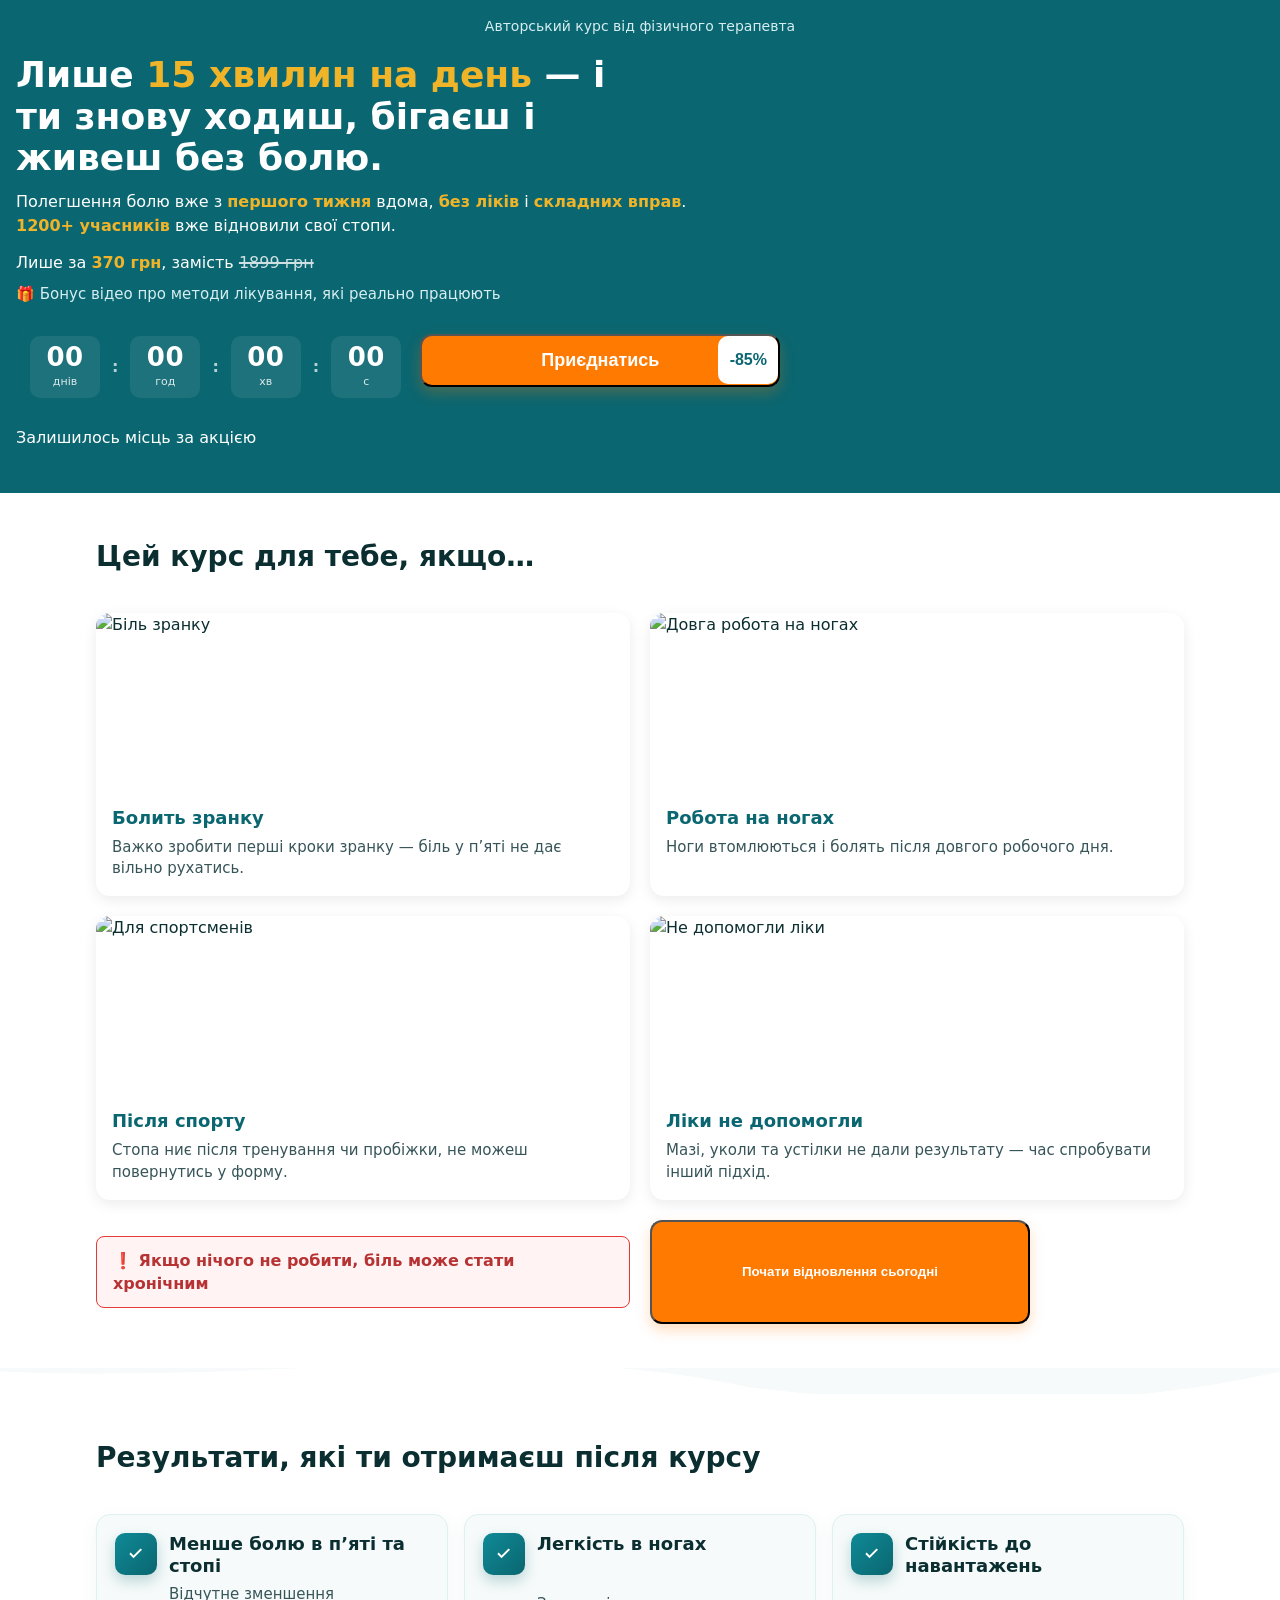
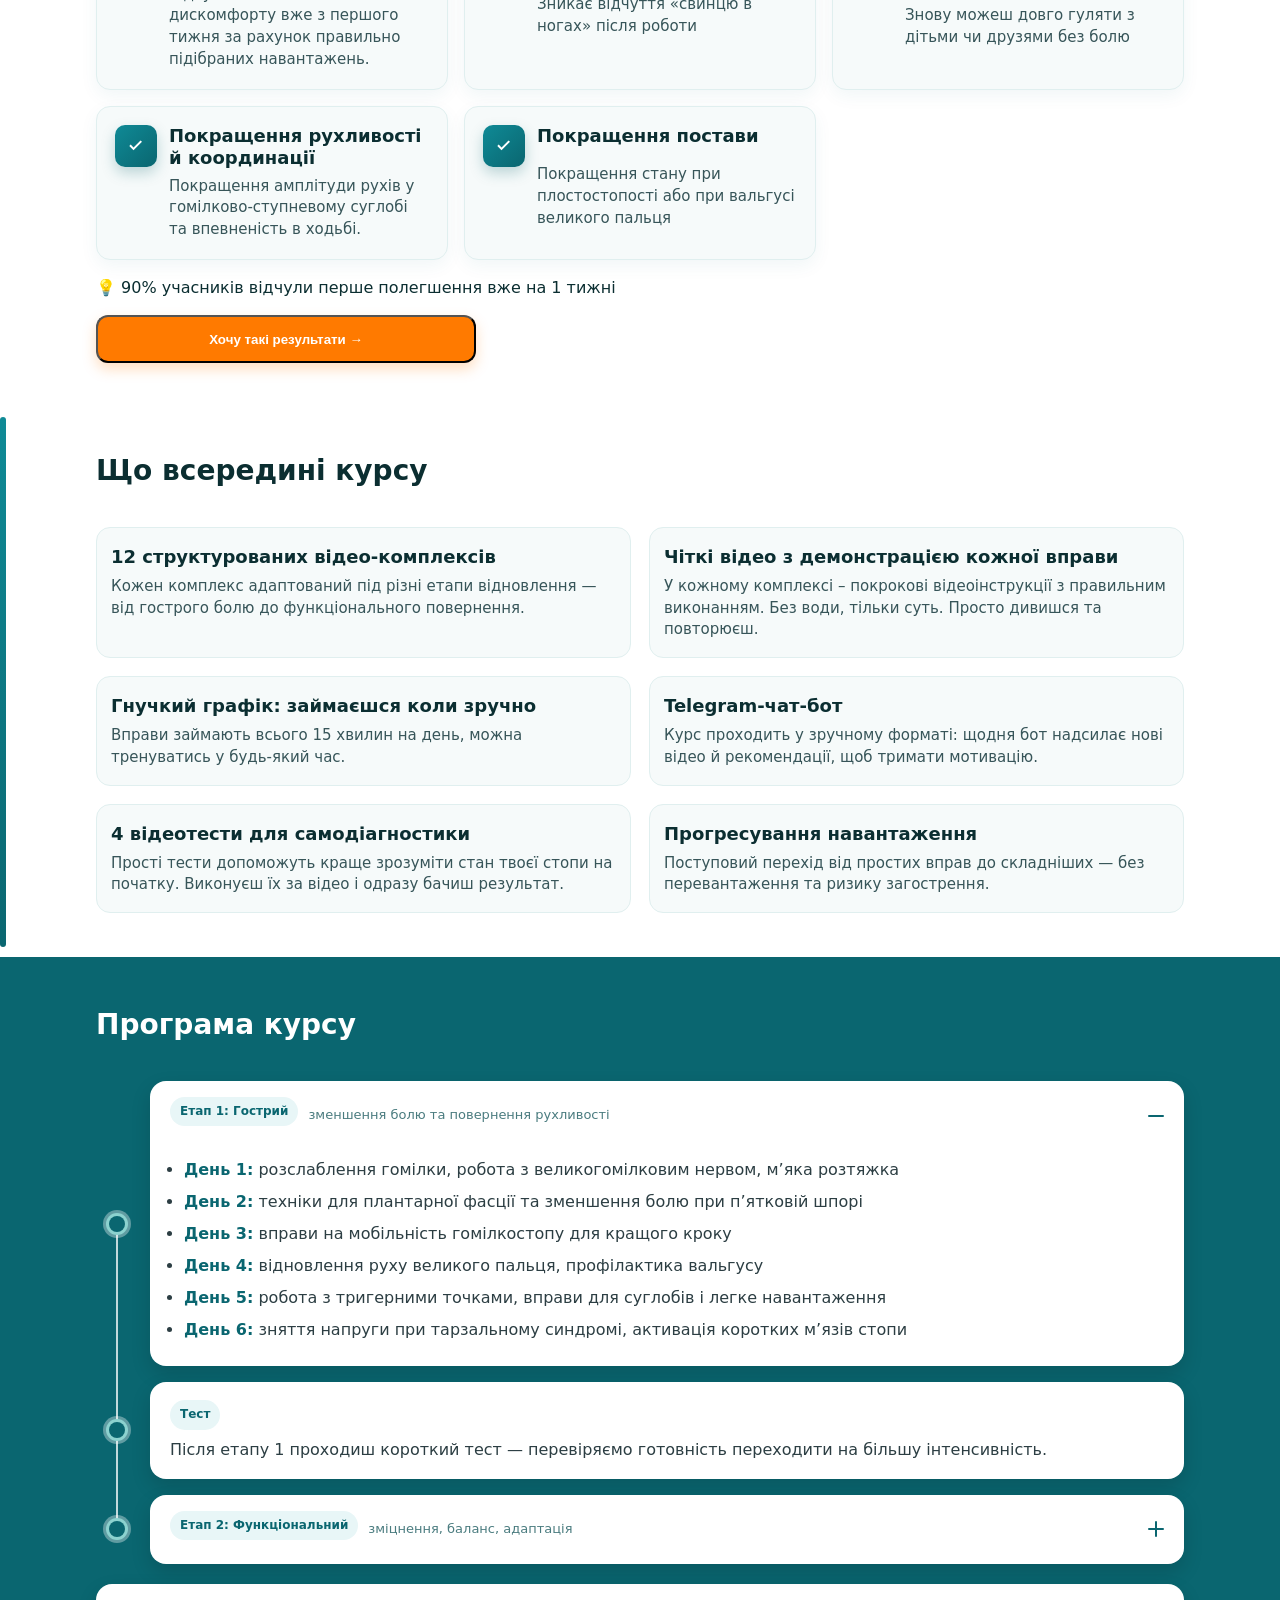
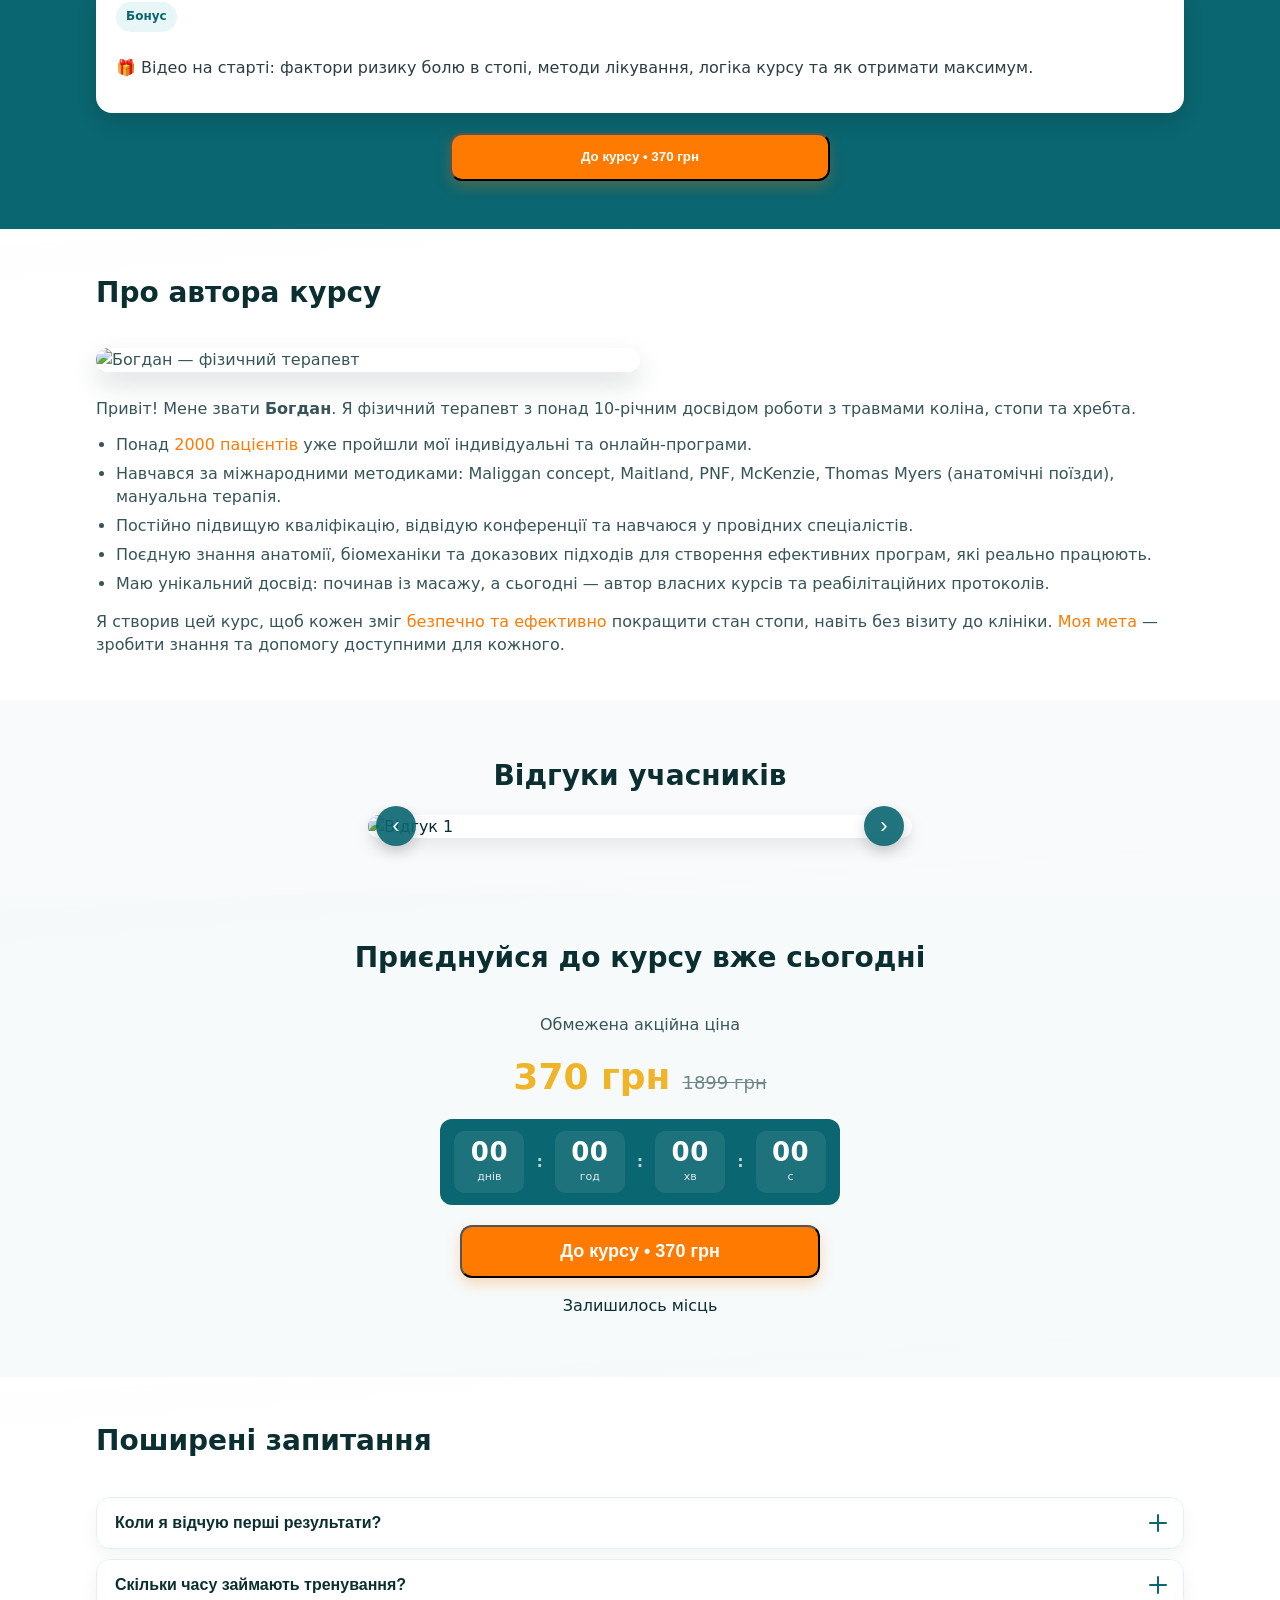
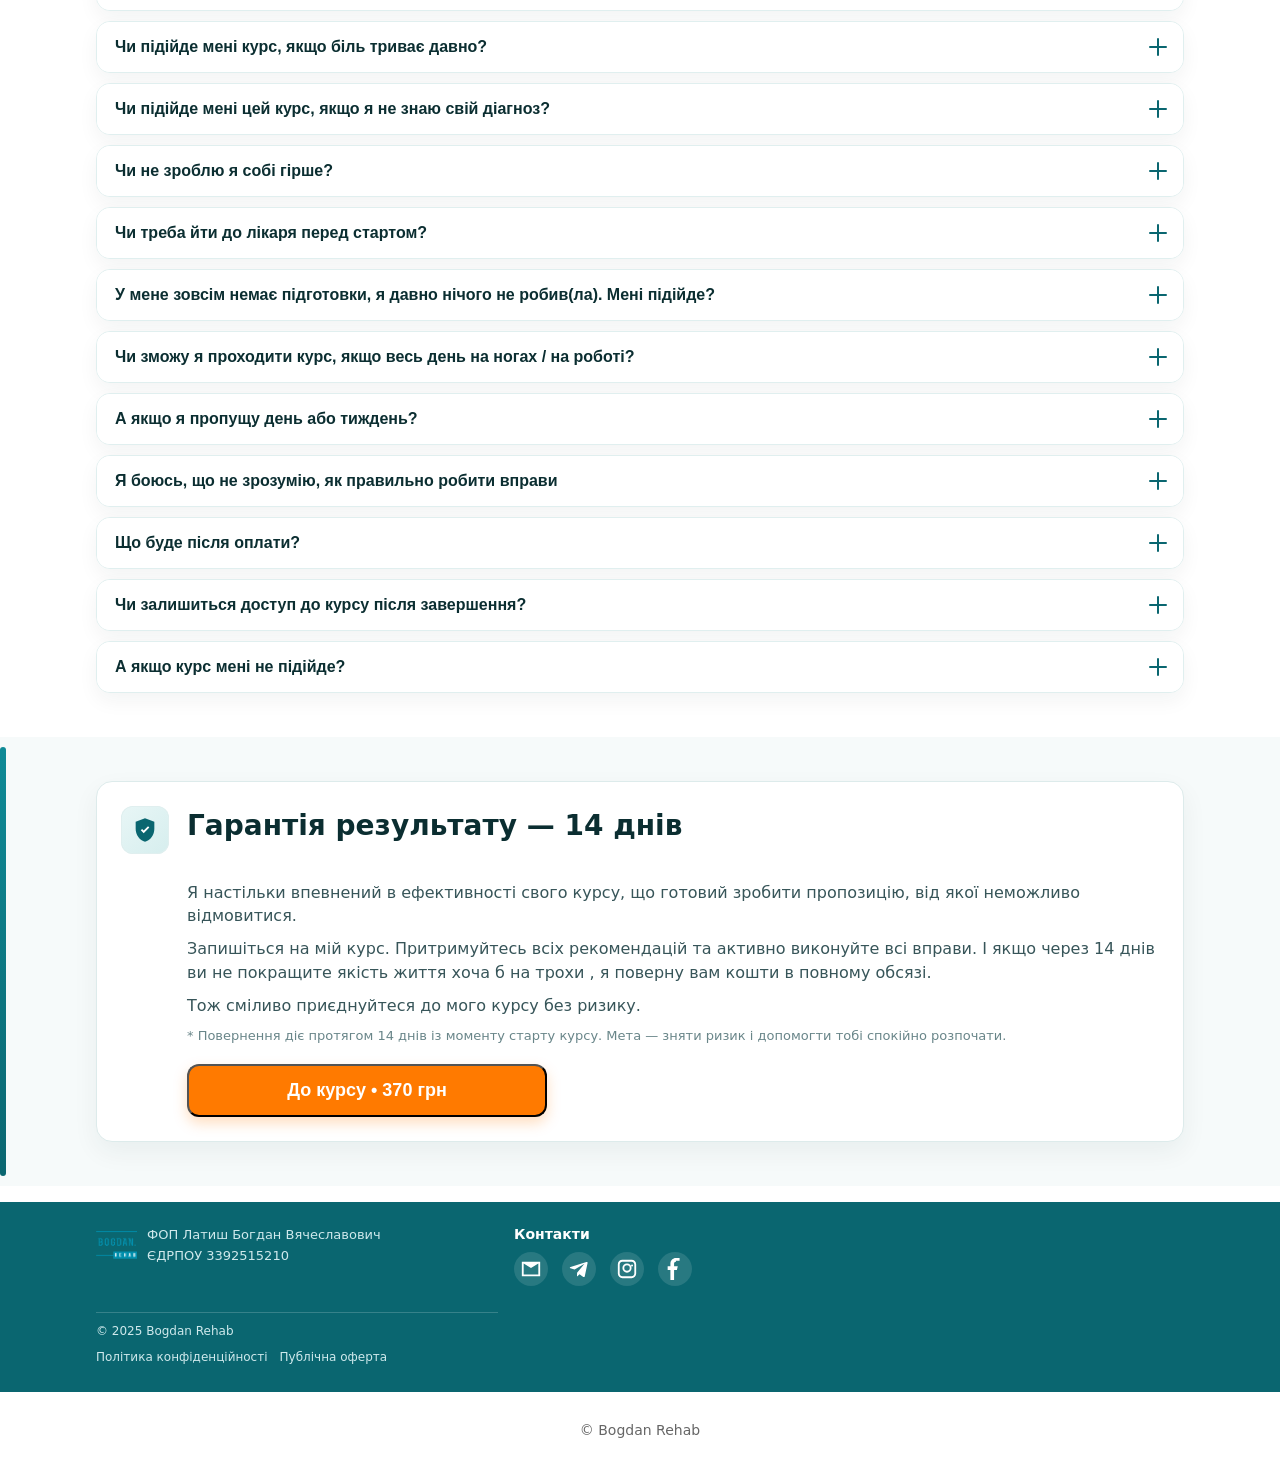
==== docs/foot/index.html @ 630cd9ea "foot button" ====
<!doctype html>
<html lang="uk">
<head>
  <meta charset="utf-8" />
  <meta name="viewport" content="width=device-width, initial-scale=1" />
  <title>Позбудься болю в стопі — всього 15 хв на день</title>
  <link rel="stylesheet" href="../shared/css/base.css">
  <link rel="stylesheet" href="./foot.css">
  <!-- Google Tag Manager -->
<script>(function(w,d,s,l,i){w[l]=w[l]||[];w[l].push({'gtm.start':
new Date().getTime(),event:'gtm.js'});var f=d.getElementsByTagName(s)[0],
j=d.createElement(s),dl=l!='dataLayer'?'&l='+l:'';j.async=true;j.src=
'https://www.googletagmanager.com/gtm.js?id='+i+dl;f.parentNode.insertBefore(j,f);
})(window,document,'script','dataLayer','GTM-MHCWMTM8');</script>
<!-- End Google Tag Manager -->
 <!-- TikTok Pixel Code Start -->
<script>
!function (w, d, t) {
  w.TiktokAnalyticsObject=t;var ttq=w[t]=w[t]||[];ttq.methods=["page","track","identify","instances","debug","on","off","once","ready","alias","group","enableCookie","disableCookie","holdConsent","revokeConsent","grantConsent"],ttq.setAndDefer=function(t,e){t[e]=function(){t.push([e].concat(Array.prototype.slice.call(arguments,0)))}};for(var i=0;i<ttq.methods.length;i++)ttq.setAndDefer(ttq,ttq.methods[i]);ttq.instance=function(t){for(
var e=ttq._i[t]||[],n=0;n<ttq.methods.length;n++)ttq.setAndDefer(e,ttq.methods[n]);return e},ttq.load=function(e,n){var r="https://analytics.tiktok.com/i18n/pixel/events.js",o=n&&n.partner;ttq._i=ttq._i||{},ttq._i[e]=[],ttq._i[e]._u=r,ttq._t=ttq._t||{},ttq._t[e]=+new Date,ttq._o=ttq._o||{},ttq._o[e]=n||{};n=document.createElement("script")
;n.type="text/javascript",n.async=!0,n.src=r+"?sdkid="+e+"&lib="+t;e=document.getElementsByTagName("script")[0];e.parentNode.insertBefore(n,e)};


  ttq.load('D3O0ND3C77U53GBVNA70');
  ttq.page();
}(window, document, 'ttq');
</script>
<!-- TikTok Pixel Code End -->
<script>
  window.APP_CONFIG = {
    landing_id: "foot",
    pixel_key: "pixel_foot"
  };
</script>

<script>
(function () {
  function getParam(name) {
    return new URLSearchParams(window.location.search).get(name);
  }

  function getCookie(name) {
    const match = document.cookie.match(new RegExp('(^|;\\s*)' + name + '=([^;]+)'));
    return match ? decodeURIComponent(match[2]) : null;
  }

  function uuidv4() {
    if (window.crypto && crypto.randomUUID) return crypto.randomUUID();
    return 'xxxxxxxx-xxxx-4xxx-yxxx-xxxxxxxxxxxx'.replace(/[xy]/g, function(c) {
      const r = Math.random() * 16 | 0;
      const v = c === 'x' ? r : (r & 0x3 | 0x8);
      return v.toString(16);
    });
  }

  function getLS(key) {
    try {
      return localStorage.getItem(key);
    } catch (e) {
      return null;
    }
  }

  function setLS(key, value) {
    try {
      localStorage.setItem(key, value);
    } catch (e) {}
  }

  function saveIfExists(key, value) {
    if (value !== null && value !== undefined && value !== "") {
      setLS(key, value);
    }
  }

  function ensureExternalId() {
    let id = getLS("meta_external_id");
    if (!id) {
      id = uuidv4();
      setLS("meta_external_id", id);
    }
    return id;
  }

  const utm = {
    utm_source: getParam("utm_source"),
    utm_medium: getParam("utm_medium"),
    utm_campaign: getParam("utm_campaign"),
    utm_adset: getParam("utm_adset"),
    utm_content: getParam("utm_content"),
    utm_term: getParam("utm_term")
  };

  const fbclid = getParam("fbclid");
  const fbp = getCookie("_fbp");
  const nowTs = String(Math.floor(Date.now() / 1000));

  ensureExternalId();
  saveIfExists("meta_fbp", fbp);

  const hasAttributionInUrl =
    Object.values(utm).some(Boolean) || !!fbclid;

  // FIRST TOUCH
  if (!getLS("meta_first_seen_at") && hasAttributionInUrl) {
    setLS("meta_first_seen_at", nowTs);

    saveIfExists("meta_first_utm_source", utm.utm_source);
    saveIfExists("meta_first_utm_medium", utm.utm_medium);
    saveIfExists("meta_first_utm_campaign", utm.utm_campaign);
    saveIfExists("meta_first_utm_adset", utm.utm_adset);
    saveIfExists("meta_first_utm_content", utm.utm_content);
    saveIfExists("meta_first_utm_term", utm.utm_term);
    saveIfExists("meta_first_fbclid", fbclid);
  }

  // Якщо first_seen_at ще нема взагалі — створи хоча б базовий timestamp
  if (!getLS("meta_first_seen_at")) {
    setLS("meta_first_seen_at", nowTs);
  }

  // LAST TOUCH
  if (hasAttributionInUrl) {
    setLS("meta_last_seen_at", nowTs);

    saveIfExists("meta_last_utm_source", utm.utm_source);
    saveIfExists("meta_last_utm_medium", utm.utm_medium);
    saveIfExists("meta_last_utm_campaign", utm.utm_campaign);
    saveIfExists("meta_last_utm_adset", utm.utm_adset);
    saveIfExists("meta_last_utm_content", utm.utm_content);
    saveIfExists("meta_last_utm_term", utm.utm_term);
    saveIfExists("meta_last_fbclid", fbclid);
  }

  console.log("ATTR INIT", {
    external_id: getLS("meta_external_id"),
    fbp: getLS("meta_fbp"),

    first: {
      seen_at: getLS("meta_first_seen_at"),
      fbclid: getLS("meta_first_fbclid"),
      utm_source: getLS("meta_first_utm_source"),
      utm_medium: getLS("meta_first_utm_medium"),
      utm_campaign: getLS("meta_first_utm_campaign"),
      utm_adset: getLS("meta_first_utm_adset"),
      utm_content: getLS("meta_first_utm_content"),
      utm_term: getLS("meta_first_utm_term")
    },

    last: {
      seen_at: getLS("meta_last_seen_at"),
      fbclid: getLS("meta_last_fbclid"),
      utm_source: getLS("meta_last_utm_source"),
      utm_medium: getLS("meta_last_utm_medium"),
      utm_campaign: getLS("meta_last_utm_campaign"),
      utm_adset: getLS("meta_last_utm_adset"),
      utm_content: getLS("meta_last_utm_content"),
      utm_term: getLS("meta_last_utm_term")
    }
  });
})();
</script>

<script>
document.addEventListener("DOMContentLoaded", function () {
  const API_URL = "https://bayer-1078313683185.europe-west1.run.app";
  const buttons = document.querySelectorAll(".pay-btn");

  if (!buttons.length) return;

  function uuidv4() {
    if (window.crypto && crypto.randomUUID) return crypto.randomUUID();
    return 'xxxxxxxx-xxxx-4xxx-yxxx-xxxxxxxxxxxx'.replace(/[xy]/g, function(c) {
      const r = Math.random() * 16 | 0;
      const v = c === 'x' ? r : (r & 0x3 | 0x8);
      return v.toString(16);
    });
  }

  function getLS(key) {
    try {
      return localStorage.getItem(key);
    } catch (e) {
      return null;
    }
  }

  buttons.forEach(function (btn) {
    btn.addEventListener("click", async function (e) {
      e.preventDefault();

      const originalText = btn.textContent;
      const eventId = uuidv4();

      const payload = {
        event_id: eventId,
        landing_id: window.APP_CONFIG?.landing_id || null,
        pixel_key: window.APP_CONFIG?.pixel_key || null,
        product_id: btn.dataset.productId,
        attribution: {
          external_id: getLS("meta_external_id"),
          fbp: getLS("meta_fbp"),

          fbclid: getLS("meta_last_fbclid") || getLS("meta_first_fbclid"),
          utm_source: getLS("meta_last_utm_source") || getLS("meta_first_utm_source"),
          utm_medium: getLS("meta_last_utm_medium") || getLS("meta_first_utm_medium"),
          utm_campaign: getLS("meta_last_utm_campaign") || getLS("meta_first_utm_campaign"),
          utm_adset: getLS("meta_last_utm_adset") || getLS("meta_first_utm_adset"),
          utm_content: getLS("meta_last_utm_content") || getLS("meta_first_utm_content"),
          utm_term: getLS("meta_last_utm_term") || getLS("meta_first_utm_term"),

          first_seen_at: getLS("meta_first_seen_at")
        }
      };

      console.log("PAYLOAD TO API:", payload);

      try {
        btn.textContent = "Формуємо платіж...";
        btn.disabled = true;
        btn.classList.add("is-loading");
        btn.style.pointerEvents = "none";

        const startedAt = Date.now();

        const res = await fetch(API_URL, {
          method: "POST",
          headers: {
            "Content-Type": "application/json"
          },
          body: JSON.stringify(payload)
        });

        console.log("create-order ms:", Date.now() - startedAt);
        console.log("response status:", res.status);

        const data = await res.json();
        console.log("response data:", data);

        if (!res.ok || !data.ok || !data.payment) {
          throw new Error(data.error || "Не вдалося створити оплату");
        }

        const payment = data.payment;
        const form = document.createElement("form");
        form.method = "POST";
        form.action = "https://secure.wayforpay.com/pay";

        Object.keys(payment).forEach(function (key) {
          const value = payment[key];

          if (Array.isArray(value)) {
            value.forEach(function (item) {
              const input = document.createElement("input");
              input.type = "hidden";
              input.name = key + "[]";
              input.value = item;
              form.appendChild(input);
            });
          } else {
            const input = document.createElement("input");
            input.type = "hidden";
            input.name = key;
            input.value = value;
            form.appendChild(input);
          }
        });

        document.body.appendChild(form);
        form.submit();

      } catch (error) {
        console.error("Помилка create-order/payment:", error);
        btn.textContent = originalText;
        btn.disabled = false;
        btn.classList.remove("is-loading");
        btn.style.pointerEvents = "";
        alert("Не вдалося створити оплату. Спробуй ще раз.");
      }
    });
  });
});
</script>
</head>
<body data-landing="foot">
  <!-- Google Tag Manager (noscript) -->
<noscript><iframe src="https://www.googletagmanager.com/ns.html?id=GTM-MHCWMTM8"
height="0" width="0" style="display:none;visibility:hidden"></iframe></noscript>
<!-- End Google Tag Manager (noscript) -->
<header class="site-header">
  <button class="burger" aria-label="Відкрити меню"><span></span><span></span><span></span></button>
  <a class="logo" href="#"><img src="../shared/img/logo.png" alt="Bogdan Rehab" /></a>
</header>
<main>
  <section class="hero">
    <p class="hero__subtitle">Авторський курс від фізичного терапевта</p>
    <div class="hero__grid">
      <div class="hero__content">
        <h1 class="hero__title"> Лише <span class="accent">15 хвилин на день</span> — і ти знову ходиш, бігаєш і живеш без болю.</h1>
      </div>
      <div class="hero__media">
      </div>
    </div>
    <p class="hero__text">
      Полегшення болю вже з <span class="accent">першого тижня</span> вдома,
      <span class="accent">без ліків</span> і <span class="accent">складних вправ</span>.<br><span class="accent">1200+ учасників</span> вже відновили свої стопи.
    </p>
    <p class="hero__price">Лише за <span class="price-now">370 грн</span>, замість <span class="price-old">1899 грн</span></p>
    <p class="hero__bonus">🎁 Бонус відео про методи лікування, які реально працюють</p>
    <!-- COUNTDOWN -->
    <div class="bs-countdown"
            data-mode="duration"
            data-key="foot-2h"
            data-duration-ms="900000"
            зміни дату під себе -->
          <div class="bs-countdown__item">
            <span class="bs-countdown__num" data-part="days">00</span>
            <span class="bs-countdown__label">днів</span>
          </div>
          <div class="bs-countdown__sep">:</div>
          <div class="bs-countdown__item">
            <span class="bs-countdown__num" data-part="hours">00</span>
            <span class="bs-countdown__label">год</span>
          </div>
          <div class="bs-countdown__sep">:</div>
          <div class="bs-countdown__item">
            <span class="bs-countdown__num" data-part="minutes">00</span>
            <span class="bs-countdown__label">хв</span>
          </div>
          <div class="bs-countdown__sep">:</div>
          <div class="bs-countdown__item">
            <span class="bs-countdown__num" data-part="seconds">00</span>
            <span class="bs-countdown__label">с</span>
          </div>
    </div>
    <button id="main-cta" class="btn btn--primary pay-btn" data-product-id="foot_370" type="button">
      <span class="">Приєднатись</span>
      <span class="btn-fixed__discount">-85%</span>
    </button>
    <p class="spots">Залишилось <span data-spots></span> місць за акцією</p>
  </section>
  <section class="bs-forwho section">
    <div class="container">
      <h2 class="section__title">Цей курс для тебе, якщо…</h2>
      <div class="forwho__grid">

        <div class="forwho__card">
          <img src="./img/forwho-morning.webp" alt="Біль зранку" class="forwho__img">
          <h3 class="forwho__title">Болить зранку</h3>
          <p class="forwho__text">Важко зробити перші кроки зранку — біль у п’яті не дає вільно рухатись.</p>
        </div>

        <div class="forwho__card">
          <img src="./img/forwho-work.webp" alt="Довга робота на ногах" class="forwho__img">
          <h3 class="forwho__title">Робота на ногах</h3>
          <p class="forwho__text">Ноги втомлюються і болять після довгого робочого дня.</p>
        </div>

        <div class="forwho__card">
          <img src="./img/forwho-sport.webp" alt="Для спортсменів" class="forwho__img">
          <h3 class="forwho__title">Після спорту</h3>
          <p class="forwho__text">Стопа ниє після тренування чи пробіжки, не можеш повернутись у форму.</p>
        </div>

        <div class="forwho__card">
          <img src="./img/forwho-meds.webp" alt="Не допомогли ліки" class="forwho__img">
          <h3 class="forwho__title">Ліки не допомогли</h3>
          <p class="forwho__text">Мазі, уколи та устілки не дали результату — час спробувати інший підхід.</p>
        </div>
        <p class="forwho__alert">❗ Якщо нічого не робити, біль може стати хронічним</p>
        <button class="btn btn--primary pay-btn" data-product-id="foot_370" type="button">Почати відновлення сьогодні</button>

      </div>
    </div>
  </section>

  <div class="bs-divider bs-divider--wave" aria-hidden="true"></div>
  <section class="bs-results section section--alt">
    <div class="container">
      <h2 class="bs-results__title">Результати, які ти отримаєш після курсу</h2>

      <ul class="bs-results__grid">
        <li class="bs-result">
          <span class="bs-result__icon" aria-hidden="true">
            <svg viewBox="0 0 24 24" width="24" height="24"><path fill="currentColor" d="M9.5 16.2 5.3 12l1.4-1.4 2.8 2.8 7-7L18 7.8z"/></svg>
          </span>
          <h3 class="bs-result__h">Менше болю в п’яті та стопі</h3>
          <p class="bs-result__p">Відчутне зменшення дискомфорту вже з першого тижня за рахунок правильно підібраних навантажень.</p>
        </li>

        <li class="bs-result">
          <span class="bs-result__icon" aria-hidden="true">
            <svg viewBox="0 0 24 24" width="24" height="24"><path fill="currentColor" d="M9.5 16.2 5.3 12l1.4-1.4 2.8 2.8 7-7L18 7.8z"/></svg>
          </span>
          <h3 class="bs-result__h">Легкість в ногах</h3>
          <p class="bs-result__p">Зникає відчуття «свинцю в ногах» після роботи</p>
        </li>

        <li class="bs-result">
          <span class="bs-result__icon" aria-hidden="true">
            <svg viewBox="0 0 24 24" width="24" height="24"><path fill="currentColor" d="M9.5 16.2 5.3 12l1.4-1.4 2.8 2.8 7-7L18 7.8z"/></svg>
          </span>
          <h3 class="bs-result__h">Стійкість до навантажень</h3>
          <p class="bs-result__p">Знову можеш довго гуляти з дітьми чи друзями без болю</p>
        </li>

        <li class="bs-result">
          <span class="bs-result__icon" aria-hidden="true">
            <svg viewBox="0 0 24 24" width="24" height="24"><path fill="currentColor" d="M9.5 16.2 5.3 12l1.4-1.4 2.8 2.8 7-7L18 7.8z"/></svg>
          </span>
          <h3 class="bs-result__h">Покращення рухливості й координації  </h3>
          <p class="bs-result__p">Покращення амплітуди рухів у гомілково-ступневому суглобі та впевненість в ходьбі.</p>
        </li>

        <li class="bs-result">
          <span class="bs-result__icon" aria-hidden="true">
            <svg viewBox="0 0 24 24" width="24" height="24"><path fill="currentColor" d="M9.5 16.2 5.3 12l1.4-1.4 2.8 2.8 7-7L18 7.8z"/></svg>
          </span>
          <h3 class="bs-result__h">Покращення постави  </h3>
          <p class="bs-result__p">Покращення стану при плостостопості або при вальгусі великого пальця</p>
        </li>

      </ul>
      <p class="results__proof">💡 90% учасників відчули перше полегшення вже на 1 тижні</p>
      <button class="btn btn--primary pay-btn" data-product-id="foot_370" type="button">Хочу такі результати →</button>
    </div>
  </section>
  <section class="bs-inside section section--pattern section--accent-edge">
    <div class="container">
      <h2 class="bs-inside__title">Що всередині курсу</h2>

      <ul class="bs-inside__list">
        <li class="bs-inside__item">
          <h3 class="bs-inside__h">12 структурованих відео-комплексів</h3>
          <p class="bs-inside__p">Кожен комплекс адаптований під різні етапи відновлення — від гострого болю до функціонального повернення.</p>
        </li>
        <li class="bs-inside__item">
          <h3 class="bs-inside__h">Чіткі відео з демонстрацією кожної вправи</h3>
          <p class="bs-inside__p">У кожному комплексі – покрокові відеоінструкції з правильним виконанням. Без води, тільки суть. Просто дивишся та повторюєш.</p>
        </li>
        <li class="bs-inside__item">
          <h3 class="bs-inside__h">Гнучкий графік: займаєшся коли зручно</h3>
          <p class="bs-inside__p">Вправи займають всього 15 хвилин на день, можна тренуватись у будь-який час.</p>
        </li>
        <li class="bs-inside__item">
          <h3 class="bs-inside__h">Telegram-чат-бот</h3>
          <p class="bs-inside__p">Курс проходить у зручному форматі: щодня бот надсилає нові відео й рекомендації, щоб тримати мотивацію.</p>
        </li>
        <li class="bs-inside__item">
          <h3 class="bs-inside__h">4 відеотести для самодіагностики</h3>
          <p class="bs-inside__p">Прості тести допоможуть краще зрозуміти стан твоєї стопи на початку. Виконуєш їх за відео і одразу бачиш результат.</p>
        </li>
        <li class="bs-inside__item">
          <h3 class="bs-inside__h">Прогресування навантаження</h3>
          <p class="bs-inside__p">Поступовий перехід від простих вправ до складніших — без перевантаження та ризику загострення.</p>
        </li>
      </ul>
    </div>
  </section>
  <section class="section section--dark">
    <div class="container">
      <h2 class="section__title section__title--light">Програма курсу</h2>

      <div class="timeline">

        <!-- ROW 1: Етап 1 (first) -->
        <div class="timeline__row is-first">
          <div class="timeline__rail" aria-hidden="true"></div>
          <details class="timeline__card is-accordion" open>
            <summary class="timeline__summary">
              <span class="tag tag--stage">Етап 1: Гострий</span>
              <span class="summary__hint">зменшення болю та повернення рухливості</span>
              <span class="toggler" aria-hidden="true"></span>
            </summary>
            <div class="timeline__panel">
              <ul class="days">
                <li><strong>День 1:</strong> розслаблення гомілки, робота з великогомілковим нервом, м’яка розтяжка</li>
                <li><strong>День 2:</strong> техніки для плантарної фасції та зменшення болю при п’ятковій шпорі</li>
                <li><strong>День 3:</strong> вправи на мобільність гомілкостопу для кращого кроку</li>
                <li><strong>День 4:</strong> відновлення руху великого пальця, профілактика вальгусу</li>
                <li><strong>День 5:</strong> робота з тригерними точками, вправи для суглобів і легке навантаження</li>
                <li><strong>День 6:</strong> зняття напруги при тарзальному синдромі, активація коротких м’язів стопи</li>
              </ul>
            </div>
          </details>
        </div>

        <!-- ROW 2: Тест (middle) -->
        <div class="timeline__row">
          <div class="timeline__rail" aria-hidden="true"></div>
          <div class="timeline__card">
            <div class="timeline__body">
              <span class="tag">Тест</span>
              <p class="test__p">Після етапу 1 проходиш короткий тест — перевіряємо готовність переходити на більшу інтенсивність.</p>
            </div>
          </div>
        </div>

        <!-- ROW 3: Етап 2 (last) -->
        <div class="timeline__row is-last">
          <div class="timeline__rail" aria-hidden="true"></div>
          <details class="timeline__card is-accordion">
            <summary class="timeline__summary">
              <span class="tag tag--stage">Етап 2: Функціональний</span>
              <span class="summary__hint">зміцнення, баланс, адаптація</span>
              <span class="toggler" aria-hidden="true"></span>
            </summary>
            <div class="timeline__panel">
              <ul class="days">
                <li><strong>День 1:</strong> силові вправи для стопи та гомілки з акцентом на витривалість</li>
                <li><strong>День 2:</strong> тренування балансу й стабільності для щоденних навантажень</li>
                <li><strong>День 3:</strong> поступова адаптація до більш інтенсивних вправ</li>
                <li><strong>День 4:</strong> вправи на витривалість і контроль рухів у динаміці</li>
                <li><strong>День 5:</strong> поєднання силових і балансувальних комплексів для глибшого ефекту</li>
                <li><strong>День 6:</strong> фінальне закріплення результатів, стабільність і впевненість у русі</li>
              </ul>
            </div>
          </details>
        </div>

      </div><!-- /timeline -->

      <!-- Бонус — після рейки, без крапок -->
      <div class="timeline__card">
        <div class="timeline__body">
          <span class="tag">Бонус</span>
          <p>🎁 Відео на старті: фактори ризику болю в стопі, методи лікування, логіка курсу та як отримати максимум.</p>
        </div>
      </div>

      <!-- CTA у брендовому кольорі -->
      <div class="is-cta">
        <button class="btn btn--primary pay-btn" data-product-id="foot_370" type="button"">До курсу • 370 грн</a>
      </div>

    </div>
  </section>

  <section class="bs-author section section--alt section--angled-top">
    <div class="container bs-author__grid">
      <div class="bs-author__content">
        <h2 class="bs-author__title">Про автора курсу</h2>
        <div class="bs-author__media">
        <img src="./img/hero.webp" alt="Богдан — фізичний терапевт" class="bs-author__img">
        </div>
        <p class="bs-author__intro">
          Привіт! Мене звати <strong>Богдан</strong>. Я фізичний терапевт з понад 10-річним досвідом роботи з травмами коліна, стопи та хребта.
        </p>
        <ul class="bs-author__list">
          <li>Понад <span class="accent">2000 пацієнтів</span> уже пройшли мої індивідуальні та онлайн-програми.</li>
          <li>Навчався за міжнародними методиками: Maliggan concept, Maitland, PNF, McKenzie, Thomas Myers (анатомічні поїзди), мануальна терапія.</li>
          <li>Постійно підвищую кваліфікацію, відвідую конференції та навчаюся у провідних спеціалістів.</li>
          <li>Поєдную знання анатомії, біомеханіки та доказових підходів для створення ефективних програм, які реально працюють.</li>
          <li>Маю унікальний досвід: починав із масажу, а сьогодні — автор власних курсів та реабілітаційних протоколів.</li>
        </ul>
        <p class="bs-author__outro">
          Я створив цей курс, щоб кожен зміг <span class="accent">безпечно та ефективно</span> покращити стан стопи, навіть без візиту до клініки. <span class="accent">Моя мета</span> — зробити знання та допомогу доступними для кожного.
        </p>
      </div>
    </div>
  </section>
  <section class="reviews section">
    <div class="container">
      <h2 class="section__title">Відгуки учасників</h2>

      <div class="rv-carousel" id="rvCarousel" aria-roledescription="carousel">
        <button class="rv-nav rv-prev" aria-label="Попередній слайд">‹</button>

        <div class="rv-viewport">
          <ul class="rv-track">
            <li class="rv-slide">
              <img src="./img/rev1.webp" alt="Відгук 1" loading="lazy">
            </li>
            <li class="rv-slide">
              <img src="./img/rev2.webp" alt="Відгук 2" loading="lazy">
            </li>
            <li class="rv-slide">
              <img src="./img/rev3.webp" alt="Відгук 3" loading="lazy">
            </li>
            <li class="rv-slide">
              <img src="./img/rev4.webp" alt="Відгук 3" loading="lazy">
            </li>
            <li class="rv-slide">
              <img src="./img/rev5.webp" alt="Відгук 3" loading="lazy">
            </li>
          </ul>
        </div>

        <button class="rv-nav rv-next" aria-label="Наступний слайд">›</button>
      </div>
    </div>
  </section>

  <section class="bs-pricing section section--tint section--angled-top">
    <div class="container bs-pricing__grid">
      <div class="bs-pricing__content">
        <h2 class="bs-pricing__title">Приєднуйся до курсу вже сьогодні</h2>
        <p class="bs-pricing__subtitle">Обмежена акційна ціна</p>

        <!-- Ціни -->
        <div class="bs-pricing__prices">
          <span class="bs-pricing__now">370 грн</span>
          <span class="bs-pricing__old">1899 грн</span>
        </div>

        <!-- Таймер -->
        <div class="bs-countdown" data-mode="duration" data-key="foot-2h" data-duration-ms="900000" aria-label="До кінця акції залишилось">
          <div class="bs-countdown__item">
          <span class="bs-countdown__num" data-part="days">00</span>
          <span class="bs-countdown__label">днів</span>
          </div>
          <div class="bs-countdown__sep">:</div>
          <div class="bs-countdown__item"><span class="bs-countdown__num" data-part="hours">00</span><span class="bs-countdown__label">год</span></div>
          <div class="bs-countdown__sep">:</div>
          <div class="bs-countdown__item"><span class="bs-countdown__num" data-part="minutes">00</span><span class="bs-countdown__label">хв</span></div>
          <div class="bs-countdown__sep">:</div>
          <div class="bs-countdown__item"><span class="bs-countdown__num" data-part="seconds">00</span><span class="bs-countdown__label">с</span></div>
        </div>

        <!-- Кнопка -->
        <button id="main-cta"  class="btn btn--primary bs-pricing__cta pay-btn"  data-product-id="foot_370" type="button">
          До курсу • 370 грн
        </button>
        <p class="spots spots--price">Залишилось <span data-spots></span> місць</p>
      </div>
    </div>
  </section>
  <section class="bs-faq section section--alt section--angled-top" id="faq">
    <div class="container">
      <h2 class="bs-faq__title">Поширені запитання</h2>

      <div class="bs-faq__list" data-faq>
        <!-- FAQ item -->
        <div class="bs-faq__item">
          <button class="bs-faq__q" type="button" aria-expanded="false" aria-controls="faq-a1" id="faq-q1">
            Коли я відчую перші результати?
            <span class="bs-faq__chev" aria-hidden="true"></span>
          </button>
          <div class="bs-faq__a" id="faq-a1" role="region" aria-labelledby="faq-q1">
            <div class="bs-faq__a-inner">
              Більшість відчувають полегшення вже в перший тиждень завдяки правильному дозуванню навантаження.
            </div>
          </div>
        </div>

        <div class="bs-faq__item">
          <button class="bs-faq__q" type="button" aria-expanded="false" aria-controls="faq-a2" id="faq-q2">
            Скільки часу займають тренування?
            <span class="bs-faq__chev" aria-hidden="true"></span>
          </button>
          <div class="bs-faq__a" id="faq-a2" role="region" aria-labelledby="faq-q2">
            <div class="bs-faq__a-inner">
              У середньому 15 хвилин на день. Можна займатися у будь-який зручний час.
            </div>
          </div>
        </div>

        <div class="bs-faq__item">
          <button class="bs-faq__q" type="button" aria-expanded="false" aria-controls="faq-a3" id="faq-q3">
            Чи підійде мені курс, якщо біль триває давно?
            <span class="bs-faq__chev" aria-hidden="true"></span>
          </button>
          <div class="bs-faq__a" id="faq-a3" role="region" aria-labelledby="faq-q3">
            <div class="bs-faq__a-inner">
              Так. Програма має 2 етапи — від гострого до функціонального, з поступовим прогресуванням.
            </div>
          </div>
        </div>

        <div class="bs-faq__item">
          <button class="bs-faq__q" type="button" aria-expanded="false" aria-controls="faq-a3" id="faq-q3">
            Чи підійде мені цей курс, якщо я не знаю свій діагноз?
            <span class="bs-faq__chev" aria-hidden="true"></span>
          </button>
          <div class="bs-faq__a" id="faq-a3" role="region" aria-labelledby="faq-q3">
            <div class="bs-faq__a-inner">
              Так. Вправи універсальні та підійдуть при більшості причин болю в стопі: плоскостопість, фасціїт, “кісточка”, нестабільність, артроз, наслідки травм або просто перевантаження.
            </div>
          </div>
        </div>

        <div class="bs-faq__item">
          <button class="bs-faq__q" type="button" aria-expanded="false" aria-controls="faq-a3" id="faq-q3">
            Чи не зроблю я собі гірше?
            <span class="bs-faq__chev" aria-hidden="true"></span>
          </button>
          <div class="bs-faq__a" id="faq-a3" role="region" aria-labelledby="faq-q3">
            <div class="bs-faq__a-inner">
              Ні. Всі вправи безпечні, перевірені часом і клінічною практикою. Вони поступово підвищують навантаження, адаптовані під домашнє виконання і не містять різких чи травмонебезпечних рухів.
            </div>
          </div>
        </div>

        <div class="bs-faq__item">
          <button class="bs-faq__q" type="button" aria-expanded="false" aria-controls="faq-a3" id="faq-q3">
            Чи треба йти до лікаря перед стартом?
            <span class="bs-faq__chev" aria-hidden="true"></span>
          </button>
          <div class="bs-faq__a" id="faq-a3" role="region" aria-labelledby="faq-q3">
            <div class="bs-faq__a-inner">
              Ні. Якщо немає гострої травми або різкого набряку — можна сміливо починати. Але якщо маєш сумніви — завжди можна проконсультуватись зі мною або лікарем.
            </div>
          </div>
        </div>

        <div class="bs-faq__item">
          <button class="bs-faq__q" type="button" aria-expanded="false" aria-controls="faq-a3" id="faq-q3">
            У мене зовсім немає підготовки, я давно нічого не робив(ла). Мені підійде?
            <span class="bs-faq__chev" aria-hidden="true"></span>
          </button>
          <div class="bs-faq__a" id="faq-a3" role="region" aria-labelledby="faq-q3">
            <div class="bs-faq__a-inner">
              Так. Курс розрахований навіть на початківців. Вправи поступово ускладнюються, але починаємо з простого.
            </div>
          </div>
        </div>

        <div class="bs-faq__item">
          <button class="bs-faq__q" type="button" aria-expanded="false" aria-controls="faq-a3" id="faq-q3">
            Чи зможу я проходити курс, якщо весь день на ногах / на роботі?
            <span class="bs-faq__chev" aria-hidden="true"></span>
          </button>
          <div class="bs-faq__a" id="faq-a3" role="region" aria-labelledby="faq-q3">
            <div class="bs-faq__a-inner">
              Так, саме для таких випадків і створений цей курс. Регулярне виконання вправ знімає перенавантаження та допомагає швидше відновлювати стопу після робочого дня.
            </div>
          </div>
        </div>

        <div class="bs-faq__item">
          <button class="bs-faq__q" type="button" aria-expanded="false" aria-controls="faq-a3" id="faq-q3">
            А якщо я пропущу день або тиждень?
            <span class="bs-faq__chev" aria-hidden="true"></span>
          </button>
          <div class="bs-faq__a" id="faq-a3" role="region" aria-labelledby="faq-q3">
            <div class="bs-faq__a-inner">
              Нічого страшного. Просто повертаєшся до виконання, як тільки можеш. Курс побудований так, щоб ти міг іти у своєму темпі, але краще все ж таки притримуватись графіку 😉
            </div>
          </div>
        </div>

        <div class="bs-faq__item">
          <button class="bs-faq__q" type="button" aria-expanded="false" aria-controls="faq-a3" id="faq-q3">
            Я боюсь, що не зрозумію, як правильно робити вправи
            <span class="bs-faq__chev" aria-hidden="true"></span>
          </button>
          <div class="bs-faq__a" id="faq-a3" role="region" aria-labelledby="faq-q3">
            <div class="bs-faq__a-inner">
              Кожен комплекс — це чітке відео з поясненням і демонстрацією. Усе показано крок за кроком, як для себе. Якщо щось буде незрозуміло — завжди можна написати в бот або звернутись за допомогою.
            </div>
          </div>
        </div>

        <div class="bs-faq__item">
          <button class="bs-faq__q" type="button" aria-expanded="false" aria-controls="faq-a3" id="faq-q3">
            Що буде після оплати?
            <span class="bs-faq__chev" aria-hidden="true"></span>
          </button>
          <div class="bs-faq__a" id="faq-a3" role="region" aria-labelledby="faq-q3">
            <div class="bs-faq__a-inner">
              Тебе автоматично перекине у чат-бот. Там буде вступне відео, тести (за бажанням), і далі — нові вправи кожного дня. Все просто.
            </div>
          </div>
        </div>

        <div class="bs-faq__item">
          <button class="bs-faq__q" type="button" aria-expanded="false" aria-controls="faq-a3" id="faq-q3">
            Чи залишиться доступ до курсу після завершення?
            <span class="bs-faq__chev" aria-hidden="true"></span>
          </button>
          <div class="bs-faq__a" id="faq-a3" role="region" aria-labelledby="faq-q3">
            <div class="bs-faq__a-inner">
              Так, ти отримаєш доступ назавжди. Зможеш повертатись до вправ у будь-який момент, коли потрібно.
            </div>
          </div>
        </div>

        <div class="bs-faq__item">
          <button class="bs-faq__q" type="button" aria-expanded="false" aria-controls="faq-a4" id="faq-q4">
            А якщо курс мені не підійде?
            <span class="bs-faq__chev" aria-hidden="true"></span>
          </button>
          <div class="bs-faq__a" id="faq-a4" role="region" aria-labelledby="faq-q4">
            <div class="bs-faq__a-inner">
              У тебе є 14 днів, щоб спробувати. Якщо щось не так — поверну кошти без питань. Я за чесний підхід і твою довіру.
            </div>
          </div>
        </div>
      </div>
    </div>
  </section>
  <section class="bs-trust section section--tint section--accent-edge" id="guarantee">
    <div class="container">
      <div class="bs-trust__card">
        <div class="bs-trust__icon" aria-hidden="true">
          <!-- Shield icon -->
          <svg viewBox="0 0 24 24" width="28" height="28">
            <path fill="currentColor" d="M12 2 4 5v6c0 5.25 3.4 10.05 8 11 4.6-.95 8-5.75 8-11V5l-8-3Z"/>
            <path fill="#fff" d="M10.9 14.7 8.4 12.2l1.1-1.1 1.4 1.4 3.7-3.7 1.1 1.1-4.8 4.8Z"/>
          </svg>
        </div>

        <div class="bs-trust__body">
          <h2 class="bs-trust__title">Гарантія результату — 14 днів</h2>
          <p class="bs-trust__lead">
            Я настільки впевнений в ефективності свого курсу, що готовий зробити пропозицію, від якої неможливо відмовитися.
          </p>
          <p class="bs-trust__lead">
            Запишіться на мій курс. Притримуйтесь всіх рекомендацій та активно виконуйте всі вправи. І якщо через 14 днів ви не покращите якість життя хоча б на трохи , я поверну вам кошти в повному обсязі.
          </p>
          <p class="bs-trust__lead">
            Тож сміливо приєднуйтеся до мого курсу без ризику.
          </p>
          <p class="bs-trust__note">
            * Повернення діє протягом 14 днів із моменту старту курсу. Мета — зняти ризик і допомогти тобі спокійно розпочати.
          </p>

          <button class="btn btn--primary bs-trust__cta pay-btn" data-product-id="foot_370" type="button">До курсу • 370 грн</button>
        </div>
      </div>
    </div>
  </section>

</main>
<link rel="stylesheet" href="../shared/css/footer.css"><!-- підключаємо стилі футера -->

<footer class="site-footer">
  <div class="site-footer__grid">
    <!-- Бренд -->
    <div>
      <div class="site-footer__brand">
        <img src="../shared/img/logo.png" alt="Bogdan Rehab" class="site-footer__logo">
        <div>
          <p class="site-footer__desc">ФОП Латиш Богдан Вячеславович</p>
          <p class="site-footer__desc">ЄДРПОУ 3392515210</p>
        </div>
      </div>
    </div>

    <!-- Контакти з іконками -->
    <div class="site-footer__cols">
      <div class="site-footer__col">
        <h3>Контакти</h3>
        <div class="site-footer__socials">
          <a href="bog.rehab@gmail.com" aria-label="Email">
            <svg viewBox="0 0 24 24" width="22" height="22" fill="currentColor">
              <path d="M2 4h20v16H2V4zm10 7L4 6v12h16V6l-8 5z"/>
            </svg>
          </a>
          <a href="https://t.me/bogdanrehab" target="_blank" rel="noopener" aria-label="Telegram">
            <svg viewBox="0 0 24 24" width="22" height="22" fill="currentColor">
              <path d="M9.9 16.2 9.8 20c.4 0 .6-.2.8-.4l2-2 4.1 3c.8.4 1.4.2 1.6-.8l3-14c.3-1.2-.4-1.7-1.2-1.4L2.8 9.8c-1.1.4-1 1-.2 1.3l4.6 1.4L18 6.3 9.9 16.2z"/>
            </svg>
          </a>
          <a href="https://www.instagram.com/bogdan.rehab" target="_blank" rel="noopener" aria-label="Instagram">
            <svg viewBox="0 0 24 24" width="22" height="22" fill="currentColor">
              <path d="M7 2C4.2 2 2 4.2 2 7v10c0 2.8 2.2 5 5 5h10c2.8 0 5-2.2 5-5V7c0-2.8-2.2-5-5-5H7zm0 2h10c1.7 0 3 1.3 3 3v10c0 1.7-1.3 3-3 3H7c-1.7 0-3-1.3-3-3V7c0-1.7 1.3-3 3-3zm5 2a5 5 0 100 10 5 5 0 000-10zm0 2a3 3 0 110 6 3 3 0 010-6zm5.5-.9a1.1 1.1 0 100 2.2 1.1 1.1 0 000-2.2z"/>
            </svg>
          </a>
          <a href="https://www.facebook.com/Bogdan.rehab" target="_blank" rel="noopener" aria-label="Facebook">
            <svg viewBox="0 0 24 24" width="22" height="22" fill="currentColor">
              <path d="M13 3h4V0h-4c-3.3 0-6 2.7-6 6v3H4v4h3v11h4V13h3.1l.9-4H11V6c0-1.1.9-2 2-2z"/>
            </svg>
          </a>
        </div>
      </div>
    </div>

    <!-- Нижня смуга -->
    <div class="site-footer__bottom">
      <span>© 2025 Bogdan Rehab</span>
      <div class="site-footer__legal">
        <a href="/foot/privacy/">Політика конфіденційності</a>
        <a href="/foot/offer/">Публічна оферта</a>
      </div>
    </div>
  </div>
</footer>

<footer class="footer">© Bogdan Rehab</footer>
<div class="bs-toasts" aria-live="polite" aria-atomic="true"></div>
<!-- STICKY CTA (внизу екрана) -->
<button class="bs-sticky-cta pay-btn" data-product-id="foot_370" type="button" aria-label="Приєднатись зараз за 370 грн">
  Приєднатись зараз за 370 грн
</button>
<script src="../shared/js/base.js"></script>
<script src="./foot.js"></script>


</body>
</html>
---- docs/shared/css/base.css ----
*{box-sizing:border-box}
html,body{margin:0;padding:0}
body{
  font-family: system-ui, -apple-system, Segoe UI, Roboto, Ubuntu, Cantarell, "Helvetica Neue", Arial, "Noto Sans";
  line-height:1.45; color:#0B2E31; background:#fff;
}
img{max-width:100%;display:block;height:auto}
.nowrap{white-space:nowrap}
.site-header{
  position:sticky; top:0; z-index:40; display:none; align-items:center; justify-content:center;
  height:64px; background:#fff; border-bottom:1px solid #eee;
}
.site-header .logo{display:block; height:36px}
.site-header img{height:36px}
.burger{
  position:absolute; left:16px; top:50%; transform:translateY(-50%);
  width:36px; height:28px; background:none; border:0; padding:0; cursor:pointer;
}
.burger span{display:block; height:3px; margin:5px 0; background:#0B6A73; border-radius:2px}
.btn{
  display:inline-block; text-decoration:none; text-align:center;
  padding:14px 22px; border-radius:10px; font-weight:700;
}
.btn--primary{ background:var(--c-orange); color:var(--c-white); box-shadow:0 6px 14px rgba(255,122,0,.25); }
.btn--primary:active{background:var(--c-orange-dark)}
.container{max-width:var(--container); margin:0 auto; padding:0 16px}
.footer{padding:28px 16px; text-align:center; color:#666; font-size:14px}

/* ===== COUNTDOWN ===== */
.bs-countdown{
  display:inline-flex; align-items:stretch; gap:8px;
  background:#0a6670; color:#fff; padding:10px 12px; border-radius:12px;
  font-feature-settings:"tnum" 1; /* моноцифри */
}
.bs-countdown-knee{
  display:inline-flex; align-items:stretch; gap:8px;
  color:#fff; padding:10px 12px; border-radius:12px;
  font-feature-settings:"tnum" 1; /* моноцифри */
}
.bs-countdown__item{
  display:flex; flex-direction:column; align-items:center; min-width:60px;
  background:rgba(255,255,255,.08); border-radius:10px; padding:6px 8px;
}
.bs-countdown__num{
  font-weight:800; font-size:22px; line-height:1; letter-spacing:.5px;
}
.bs-countdown__label{
  font-size:11px; opacity:.85; margin-top:4px;
}
.bs-countdown__sep{
  display:flex; align-items:center; justify-content:center;
  font-weight:700; opacity:.7; padding:0 2px;
}
@media (min-width:768px){
  .bs-countdown{ gap:10px; padding:12px 14px }
  .bs-countdown__item{ min-width:70px; padding:8px 10px }
  .bs-countdown__num{ font-size:26px }
}

/* ===== STICKY CTA (низ екрана) ===== */
.bs-sticky-cta{
  position:fixed; left:16px; right:16px; bottom:16px;
  z-index:60; display:flex; align-items:center; justify-content:center;
  padding:14px 18px; border-radius:12px;
  background:var(--c-orange,#FF7A00); color:#fff; text-decoration:none; font-weight:800;
  box-shadow:0 10px 24px rgba(0,0,0,.25);
  transform:translateY(calc(100% + 24px)); opacity:0; pointer-events:none;
  transition:transform .28s ease, opacity .28s ease;
  /* повага до safe-area на iOS */
  padding-bottom:calc(14px + env(safe-area-inset-bottom));
}
.bs-sticky-cta.is-visible{
  transform:translateY(0); opacity:1; pointer-events:auto;
}
@media (min-width:768px){
  .bs-sticky-cta{ left:50%; right:auto; transform:translate( -50%, calc(100% + 24px) ); width:clamp(280px,40vw,420px) }
  .bs-sticky-cta.is-visible{ transform:translate(-50%,0) }
}

/* ===== TOASTS (правий верхній кут) ===== */
.bs-toasts{
  position:fixed; top:16px; right:16px; z-index:70;
  display:flex; flex-direction:column; gap:10px;
}
.bs-toast{
  display:flex; align-items:flex-start; gap:10px;
  background:#111; color:#fff; border-radius:12px; padding:12px 14px; max-width:min(70vw, 300px);
  box-shadow:0 12px 30px rgba(0,0,0,.35);
  transform:translateY(-10px); opacity:0; animation:toast-in .25s ease forwards;
}
.bs-toast__avatar{
  width:36px; height:36px; border-radius:50%; background:#2a2a2a; flex:0 0 36px; overflow:hidden;
}
.bs-toast__title{ font-weight:800; margin:0 0 2px; font-size:14px }
.bs-toast__text{ margin:0; font-size:13px; opacity:.9 }
.bs-toast__time{ margin-left:auto; font-size:12px; opacity:.7; padding-left:8px }
@keyframes toast-in{ to{ transform:none; opacity:1 } }
@keyframes toast-out{ to{ transform:translateY(-10px); opacity:0 } }

/* ===== SECTIONS: варіації оформлення ===== */
.section{ padding:40px 0; position:relative; }
@media (min-width:768px){ .section{ padding:36px 0 } }
@media (min-width:1024px){ .section{ padding:44px 0 } }

/* Легкий бірюзовий тинт */
.section--tint{ background:#F6FAFA; }

/* Альтернативний фон: білий + тінь карток виразніша */
.section--alt{ background:#fff; }

/* Крапковий патерн (дуже делікатний) */
.section--pattern{
  background:
    radial-gradient(rgba(10,102,112,0.06) 1px, transparent 1px) 0 0/14px 14px,
    #fff;
}

/* Діагональний зріз вгорі або внизу */
.section--angled-top::before,
.section--angled-bottom::after{
  content:""; position:absolute; left:0; right:0; height:36px; z-index:1;
  background:linear-gradient( to bottom right, rgba(0,0,0,0.08), rgba(0,0,0,0.0) );
  opacity:.05; pointer-events:none;
}
.section--angled-top::before{ top:-18px; transform:skewY(-3deg); }
.section--angled-bottom::after{ bottom:-18px; transform:skewY(3deg); }

/* Хвиля-перемичка між секціями */
.bs-divider{ position:relative; height:26px; }
.bs-divider--wave{
  --wave: url("data:image/svg+xml,%3Csvg xmlns='http://www.w3.org/2000/svg' width='1200' height='60' viewBox='0 0 1200 60'%3E%3Cpath fill='%23F6FAFA' d='M0 0h1200v21c-119.9 27.5-284.8 41-497 15C475-13 267 33 0 21V0z'/%3E%3C/svg%3E");
  background: var(--wave) center/cover no-repeat;
}

/* Ліва акцентна смуга у секції */
.section--accent-edge::before{
  content:""; position:absolute; left:0; top:10px; bottom:10px; width:6px;
  background:linear-gradient(180deg, #0f8a96, #0A6670); border-radius:6px;
}

/* Уточнення типографіки заголовків секцій */
.section .h2-like,
.section h2{
  margin:0 0 35px;
  font-size:clamp(20px, 4.8vw, 28px);
  font-weight:800; color:#0B2E31;
}
---- docs/foot/foot.css ----
:root{
  --c-bg: #0A6670;
  --c-white: #ffffff;
  --c-text: #D6EEF1;
  --c-accent: #F0B429;
  --c-orange: #FF7A00;
  --c-orange-dark: #E66E00;
  --radius: 14px;
  --container: 1120px;
}

.pay-btn {
  position: relative;
  transition: opacity 0.2s ease, transform 0.2s ease;
}

.pay-btn:disabled,
.pay-btn.is-loading {
  cursor: not-allowed;
  opacity: 0.8;
}

.pay-btn.is-loading::after {
  content: "";
  width: 16px;
  height: 16px;
  margin-left: 10px;
  border: 2px solid currentColor;
  border-right-color: transparent;
  border-radius: 50%;
  display: inline-block;
  vertical-align: middle;
  animation: pay-btn-spin 0.7s linear infinite;
}

@keyframes pay-btn-spin {
  from {
    transform: rotate(0deg);
  }
  to {
    transform: rotate(360deg);
  }
}

/* foot.css — mobile-first hero */
.hero{
    /* max-width: fit-content; */
    background:var(--c-bg);
    color:var(--c-white);
    padding:16px 16px 28px;
    position: relative; }
.hero__grid {
  display: flex;
  align-items: center;   /* по вертикалі рівняємо */
  justify-content: space-between;
}
.hero__media{
    text-align: center;
    display: block;
    position: absolute;
    width: 57%;
    height: 46%;
    top: 2%;
    right: 0%;
    border-radius:var(--radius);
    overflow:hidden;
    margin:8px 0 16px;
    background:linear-gradient(135deg,#0f8a96,#0a6670);
    background-image: url(img/author-hero.webp);
    background-position: center;
    background-size: contain;
    background-repeat: no-repeat;
  }
.hero__media img {
  max-width: 106%; /* контроль розміру фото */
  height: auto;
}
/* На планшеті та вище — робимо 2 колонки */
@media (min-width: 768px) {
  .hero__grid {
    grid-template-columns: 1.2fr 1fr;
    align-items: center;
  }
  .hero__media {
    text-align: right;
  }
}
@media (min-width:768px){ .hero__media{ height:340px; } }
.hero__content{
    max-width:50%;
    flex: 1;
  }
.hero__title{
    margin:8px 0 12px;
    font-size:clamp(24px,6vw,36px);
    line-height:1.15;
    font-weight:800;
    color:var(--c-white);}

.hero__title .accent {color:var(--c-accent)}
.hero__subtitle{
    margin:0 0 10px;
    color:var(--c-text);
    font-size:14px;
    text-align: center;
  }
.hero__text{
    margin:0 0 14px;
    position: relative;
    z-index: 5;
    font-size:16px;
    color:var(--c-white);}
.hero__text .accent{
    color:var(--c-accent) !important;
    font-weight:700 }
.hero__price{
    margin:0 0 10px;
    font-size:16px; }
.price-now{
    color:var(--c-accent);
    font-weight:800 }
.price-old{
    opacity:.8;
    text-decoration:line-through;
    text-decoration-thickness:2px; }
.hero__bonus{
    margin:0 0 18px;
    font-size:15px;
    color:var(--c-text); }
.hero .btn{
    position: relative;
    width:100%;
    max-width:360px;
    font-size:18px }

.btn-fixed__discount {
  margin-left: 12px;
  position: absolute;
  top: 0;
  right: 0;
  background: #fff;
  color: #0A6670;
  border-radius: 10px;
  padding: 15px 10px;
  font-size: 16px;
  font-weight: bold;
  min-width: 60px;
  text-align: center;
}
/* ===== WHY (цей курс для тебе) ===== */
.forwho__grid {
  display: grid;
  gap: 20px;
  grid-template-columns: 1fr;
}

.forwho__card {
  background: #fff;
  border-radius: 14px;
  overflow: hidden;
  box-shadow: 0 4px 14px rgba(0,0,0,.08);
  transition: transform .3s;
}
.forwho__card:hover {
  transform: translateY(-4px);
}
.forwho__img {
  width: 100%;
  display: block;
  height: 180px;
  object-fit: cover;
}
.forwho__title {
  font-size: 18px;
  font-weight: 700;
  margin: 12px 16px 6px;
  color: #0A6670;
}
.forwho__text {
  font-size: 15px;
  color: #375559;
  margin: 0 16px 16px;
}

/* на планшеті 2 колонки */
@media (min-width: 768px) {
  .forwho__grid {
    grid-template-columns: 1fr 1fr;
  }
}
.forwho__alert {
  margin:16px 0;
  padding:12px 16px;
  background:#fff3f3;
  border:1px solid #e53935;
  border-radius:8px;
  font-weight:600;
  color:#b73232;
}

/* ===== RESULTS ===== */
.bs-results{ padding:28px 0 }
.bs-result{ box-shadow:0 6px 18px rgba(10,102,112,.06); }
.bs-results__title{
    margin:0 0 16px;
    font-size:clamp(20px, 4.8vw, 28px);
    font-weight:800; color:#0B2E31;
}
.bs-results__grid{
    list-style:none; margin:0; padding:0;
    display:grid; gap:12px;
}
.bs-result{
    background:#F6FAFA; border:1px solid #E0EFEF; border-radius:14px;
    padding:14px; display:grid; grid-template-columns:auto 1fr; column-gap:12px; row-gap:6px;
}
.bs-result__icon{
    grid-row:1 / span 2;
    width:42px; height:42px; border-radius:10px;
    display:flex; align-items:center; justify-content:center;
    color:#ffffff; background:linear-gradient(135deg,#0f8a96,#0A6670);
    box-shadow:0 6px 14px rgba(10,102,112,.25);
}
.bs-result__h{
    margin:0; font-size:16px; font-weight:800; color:#0B2E31; line-height:1.25;
}
.bs-result__p{
    margin:0; font-size:14px; color:#375559;
}

@media (min-width:768px){
    .bs-results{ padding:36px 0 }
    .bs-results__grid{ grid-template-columns:1fr 1fr; gap:14px }
    .bs-result{ padding:16px; }
    .bs-result__h{ font-size:17px }
    .bs-result__p{ font-size:15px }
}

@media (min-width:1024px){
    .bs-results{ padding:44px 0 }
    .bs-results__grid{ grid-template-columns:1fr 1fr 1fr; gap:16px }
    .bs-result{ padding:18px }
    .bs-result__h{ font-size:18px }
}

/* ===== INSIDE (що всередині курсу) ===== */
.bs-inside{
    padding:28px 0;
    background:#fff; }
.bs-inside__title{
    margin:0 0 18px;
    font-size:clamp(20px, 4.8vw, 28px);
    font-weight:800; color:#0B2E31;
}
.bs-inside__list{
    list-style:none; margin:0; padding:0;
    display:grid; gap:14px;
}
.bs-inside__item{
    background:#F6FAFA; border:1px solid #E0EFEF; border-radius:14px;
    padding:16px 14px;
}
/* .bs-inside__item{
    background:#fff;
    border:1px solid #E0EFEF;
    box-shadow:0 8px 20px rgba(11,46,49,.05);
} */
.bs-inside__h{
    margin:0 0 6px;
    font-size:16px; font-weight:800; color:#0B2E31;
}
.bs-inside__p{
    margin:0;
    font-size:14px; color:#375559;
}

@media (min-width:768px){
    .bs-inside{ padding:36px 0; }
    .bs-inside__list{ grid-template-columns:1fr 1fr; gap:16px; }
    .bs-inside__h{ font-size:17px }
    .bs-inside__p{ font-size:15px }
}

@media (min-width:1024px){
    .bs-inside{ padding:44px 0; }
    .bs-inside__list{ gap:18px; }
    .bs-inside__h{ font-size:18px }
}

/* ===== AUTHOR ===== */
.bs-author__grid{
  display:grid; gap:18px; align-items:center;
}
.bs-author__media{ max-width: 100%; margin: 0 0 25px; }
.bs-author__img{
  border-radius:16px;
  box-shadow:0 12px 28px rgba(11,46,49,.15);
  width:100%; height:auto; display:block; object-fit:cover;
}
.bs-author__content{ font-size:15px; color:#375559; }
.bs-author__title{
  margin:0 0 14px; font-size:clamp(20px, 4.8vw, 28px); font-weight:800; color:#0B2E31;
}
.bs-author__intro{ margin:0 0 12px; font-size:15px; line-height:1.5; }
.bs-author__list{
  margin:0 0 14px; padding:0 0 0 20px; font-size:15px;
}
.bs-author__list .accent {color: var(--c-orange);}
.bs-author__list li{ margin-bottom:6px; }
.bs-author__outro{ margin:0; font-size:15px; }
.bs-author__outro .accent{color: var(--c-orange);}

@media (min-width:768px){
  /* .bs-author__grid{ grid-template-columns:1fr 2fr; gap:28px; } */
  .bs-author__content{ font-size:16px; }
  .bs-author__list{ font-size:16px; }
  .bs-author__intro, .bs-author__outro{ font-size:16px; }
  .bs-author__img{width:50%; height:50%; display:block; object-fit:cover;}
}

@media (min-width:1024px){
  /* .bs-author__grid{ grid-template-columns:1fr 1.5fr; gap:40px; } */
  .bs-author__title{ font-size:32px; }
}

/* ===== PRICING ===== */
.bs-pricing{ text-align:center; }
.bs-pricing__grid{ max-width:640px; margin:0 auto; }
.bs-pricing__title{
  margin:0 0 10px;
  font-size:clamp(22px, 5vw, 32px);
  font-weight:800; color:#0B2E31;
}
.bs-pricing__subtitle{
  margin:0 0 14px;
  font-size:16px; color:#375559; font-weight:500;
}
.bs-pricing__prices{
  display:flex; justify-content:center; align-items:baseline;
  gap:12px; margin:0 0 16px;
}
.bs-pricing__now{
  font-size:clamp(26px,6vw,36px);
  font-weight:800; color:#F0B429;
}
.bs-pricing__old{
  font-size:18px; text-decoration:line-through;
  opacity:.7; color:#375559;
}
.bs-pricing__cta{
  display:block; width:100%; max-width:360px;
  margin:20px auto 12px;
  font-size:18px;
}
.bs-pricing__note{
  margin:0; font-size:13px; color:#375559; opacity:.8;
}

/* ===== FAQ ===== */
.bs-faq__title{
  margin:0 0 16px;
  font-size:clamp(20px, 4.8vw, 28px);
  font-weight:800; color:#0B2E31;
}
.bs-faq__list{ display:grid; gap:10px; }
.bs-faq__item{
  background:#fff; border:1px solid #E0EFEF; border-radius:14px;
  box-shadow:0 8px 20px rgba(11,46,49,.05);
  overflow:hidden;
}
.bs-faq__q{
  width:100%; text-align:left; padding:14px 44px 14px 14px;
  font-size:15px; font-weight:700; color:#0B2E31; background:#fff; border:0; cursor:pointer;
  position:relative;
}
.bs-faq__chev{
  position:absolute; right:12px; top:50%; transform:translateY(-50%) rotate(0deg);
  width:22px; height:22px; border-radius:6px; background:linear-gradient(135deg,#0f8a96,#0A6670);
}
.bs-faq__q[aria-expanded="true"] .bs-faq__chev{ transform:translateY(-50%) rotate(90deg); }
.bs-faq__a{
  height:0; overflow:hidden; transition:height .24s ease;
  /* щоб була тінь у відповіді */
  background:linear-gradient(#fff,#fff);
}
.bs-faq__a-inner{ padding:0 14px 14px; color:#375559; font-size:14px; }

@media (min-width:768px){
  .bs-faq__q{ font-size:16px; padding:16px 48px 16px 18px; }
  .bs-faq__a-inner{ font-size:15px; padding:0 18px 18px; }
}

/* ===== TRUST / GUARANTEE ===== */
.bs-trust__card{
  background:#fff;
  border:1px solid #DDEBEB;
  border-radius:16px;
  box-shadow:0 10px 26px rgba(11,46,49,.06);
  padding:16px;
  display:grid; grid-template-columns:auto 1fr; gap:12px;
}
.bs-trust__icon{
  width:48px; height:48px; border-radius:12px;
  display:flex; align-items:center; justify-content:center;
  color:#0A6670; background:linear-gradient(135deg,#e8f6f6,#d6eeee);
  box-shadow:inset 0 0 0 1px #E0EFEF;
}
.bs-trust__title{
  margin:0 0 6px;
  font-size:clamp(20px, 4.8vw, 28px);
  font-weight:800; color:#0B2E31;
}
.bs-trust__lead{
  margin:0 0 10px; color:#375559; font-size:15px;
}
.bs-trust__list{
  margin:0 0 12px; padding:0; list-style:none; display:grid; gap:8px;
}
.bs-trust__list li{
  position:relative; padding-left:26px; color:#375559; font-size:14px;
}
.bs-trust__list li::before{
  content:""; position:absolute; left:0; top:6px;
  width:14px; height:14px; border-radius:50%;
  background:linear-gradient(135deg,#0f8a96,#0A6670);
  box-shadow:0 0 0 3px #EAF5F5 inset;
}
.bs-trust__note{
  margin:0 0 14px; color:#59797d; font-size:13px; opacity:.9;
}
.bs-trust__cta{
  width:100%; max-width:360px; margin-top:4px; font-size:18px;
}

@media (min-width:768px){
  .bs-trust__card{ padding:20px; gap:16px; }
  .bs-trust__lead{ font-size:16px }
  .bs-trust__list li{ font-size:15px }
}
@media (min-width:1024px){
  .bs-trust__card{ padding:24px; gap:18px; }
  .bs-trust__title{ font-size:32px }
}

/* ===== REVIEWS ===== */
/* Блок */
.reviews { padding: 56px 0; background:#F8FAFB; }
.reviews .section__title { text-align:center; margin-bottom:18px; }

/* Карусель */
.rv-carousel { position:relative; max-width:920px; margin:0 auto; }
.rv-viewport { overflow:hidden; border-radius:16px;  padding:0;
  border:0;  box-shadow:0 8px 20px rgba(0,0,0,.08); background:#fff; }
/* RESET треку: важливо! */
.rv-track{
  display:flex;
  transition:transform .4s ease;
  /* ось ці три рядки — причина більшості “з’їздів”: */
  list-style:none;
  padding:0;
  margin:0;

  gap:0;            /* без проміжків між слайдами */
}
.rv-slide{
  flex:0 0 100%;    /* рівно ширина в’юпорта */
  max-width:100%;
}
.rv-slide img{
  display:block;
  width:100%;
  height:auto;
}

/* Стрілки */
.rv-nav {
  position:absolute; top:50%; transform:translateY(-50%);
  background:#0A6670; color:#fff; border:none;
  width:40px; height:40px; border-radius:50%; cursor:pointer;
  font-size:22px; line-height:40px;
  display:flex; align-items:center; justify-content:center;
  box-shadow:0 6px 14px rgba(0,0,0,.18);
  opacity:.9; z-index:2;
}
.rv-prev { left:8px; }
.rv-next { right:8px; }
.rv-nav:disabled { opacity:.4; cursor:default; }

@media (min-width:768px){
  .rv-carousel { position:relative; max-width:50%; margin:0 auto; }
}


/* Toast: хто приєднався */
.bs-toast {
  position: fixed; right: 16px; top: 16px;
  background: #0A6670; color: #fff;
  padding: 12px 14px; border-radius: 12px;
  box-shadow: 0 12px 24px rgba(0,0,0,.2);
  display: grid; gap: 4px; z-index: 9999;
  transform: translateY(18px); opacity: 0; transition: .28s ease;
  font-size: 14px; line-height: 1.25;
}
.bs-toast.is-visible { transform: translateY(0); opacity: 1; }
.bs-toast strong { font-weight: 800; }
.bs-toast small { opacity: .9; font-size: 12px; }

.section--dark{background:#0A6670;color:#fff;padding:48px 0}
.section__title--light{color:#fff;margin-bottom:20px}

/* Фон секції + заголовок */
.section--dark{background:#0A6670;color:#fff;padding:48px 0}
.section__title--light{
  color:#fff !important;
  margin-bottom:16px}

/* ===== TIMELINE (grid: rail + card) ===== */
.timeline{
  display:grid;
  gap:16px;
  margin-bottom: 20px;
}
.timeline__row{
  display:grid; grid-template-columns:32px 1fr; align-items:stretch; gap:12px;
}
/* Ліва колонка (рейка) — в ній і лінія, і крапка */
.timeline__rail{position:relative}
.timeline__rail::before{ /* вертикальна лінія в межах РЯДКА */
  content:""; position:absolute; left:50%; transform:translateX(-50%);
  top:0; bottom:-16px; width:2px; background:rgba(255,255,255,.75);
}
.timeline__rail::after{  /* крапка по центру рядка */
  content:""; position:absolute; left:50%; top:50%; transform:translate(-50%,-50%);
  width:16px; height:16px; border-radius:50%;
  background:#0A6670; box-shadow:0 0 0 3px #8CD2CF, 0 0 0 6px rgba(255,255,255,.35);
}
/* у першого рядка лінія тільки вниз */
.timeline__row.is-first .timeline__rail::before{ top:50%; }
/* у останнього — тільки вгору */
.timeline__row.is-last .timeline__rail::before{ bottom:50%; }

/* Права колонка — картка */
.timeline__card{
  background:#fff; color:#2c3e43; border-radius:16px;
  box-shadow:0 8px 20px rgba(0,0,0,.14); overflow:hidden;
}
.timeline__body{padding:16px;}

/* Теги */
.tag{display:inline-block;background:#E8F6F7;color:#0A6670;font-weight:800;
  padding:6px 10px;border-radius:999px;font-size:12px;margin-bottom:8px}
.tag--stage{background:#E8F6F7;color:#0A6670} /* без рамок, щоб текст не ламався */
.test__p{
  margin: 0 !important;
}
/* Акордеон: плюс → мінус */
.is-accordion{overflow:hidden}
.timeline__summary{
  display:flex; align-items:center; gap:10px; padding:14px 16px; cursor:pointer; list-style:none;
}
.timeline__summary::-webkit-details-marker{display:none}
.summary__hint{font-size:13px;color:#376e72;opacity:.9}
.toggler{margin-left:auto; position:relative; width:16px; height:16px; flex:0 0 16px}
.toggler::before,.toggler::after{
  content:""; position:absolute; left:0; right:0; top:50%; transform:translateY(-50%);
  height:2px; background:#0A6670; border-radius:2px;
}
.toggler::after{ transform:translateY(-50%) rotate(90deg); }
.is-accordion[open] .toggler::after{ opacity:0; } /* мінус у відкритому стані */
.timeline__panel{padding:0 16px 16px}
.days{margin:8px 0 0; padding-left:18px}
.days li{margin:8px 0; line-height:1.5}
.days li strong{color:#0A6670}

/* CTA */
.is-cta{margin-top:20px; text-align:center; position: relative;}
.btn.btn--primary{font-weight:800; border-radius:12px; padding:14px 22px}


/* Адаптив: трохи ширші відступи на tablet/desktop */
@media (min-width:480px){
  .timeline__row{grid-template-columns:36px 1fr}
}
@media (min-width:768px){
  .timeline__row{grid-template-columns:42px 1fr}
  .timeline__summary{padding:16px 20px}
  .timeline__body{padding:18px 20px}
}




/* ---------- 2) Кнопки: до 480 — повна ширина, далі — по центру, авто ---------- */
.btn{
  min-height:48px;
}
@media (max-width:480px){
  .btn{
    width:100%;
    display:block;
  }
}
/* від 481px: центруємо і не розтягуємо */
@media (min-width:481px){
  .btn{
    width:380px;
    /* display:inline-flex; */
  }}


/* ---------- 4) FAQ: плюс/мінус замість «квадратиків» ---------- */
/* Ховаємо попередню «квадратну» іконку */
.bs-faq__chev{ display:none !important; }

/* Малюємо плюсик псевдоелементами на самому тригері */
.bs-faq__q{
  position:relative;
  padding-right:48px; /* місце під плюс/мінус */
}
.bs-faq__q::before,
.bs-faq__q::after{
  content:"";
  position:absolute;
  right:16px;
  top:50%;
  transform:translateY(-50%);
  width:18px; height:2px;
  background:#0A6670;
  border-radius:2px;
}
/* вертикальна риска — утворює «+» */
.bs-faq__q::after{
  transform:translateY(-50%) rotate(90deg);
}

/* коли відкрито (твій JS ставить aria-expanded="true") — залишається «мінус» */
.bs-faq__q[aria-expanded="true"]::after{ opacity:0; }

/* трохи більше читабельності відповіді */
.bs-faq__a-inner{
  line-height:1.55;
  font-size:15px;
}
@media (min-width:768px){
  .bs-faq__a-inner{ font-size:16px; }
}

/* ---------- 5) Дрібні корекції сумісності ---------- */
/* Щоб картинки ніколи не вилазили */
img{ max-width:100%; height:auto; }
/* На дуже вузьких екранах у Hero не даємо тексту злипатися з фото */
@media (max-width:360px){
  .hero__grid{ gap:12px; }
}

.thankyou {
  display:flex;
  align-items:center;
  justify-content:center;
  min-height:100vh;
  background: linear-gradient(135deg, #0A6670, #0f8a96);
  color:#fff;
  text-align:center;
  padding:20px;
}
.thankyou__box {
  background:#fff;
  color:#2c3e43;
  border-radius:16px;
  padding:32px 24px;
  max-width:500px;
  width:100%;
  box-shadow:0 10px 25px rgba(0,0,0,.1);
}
.thankyou__title {
  font-size:clamp(24px, 5vw, 36px);
  margin-bottom:16px;
  color:#0A6670;
}
.thankyou__text {
  margin-bottom:24px;
  font-size:16px;
  line-height:1.5;
}
.thankyou .btn {
  width:100%;
}
@media (min-width:481px){
  .thankyou .btn { width:auto; padding:14px 32px; }
}


.bs-sticky-cta {
  position: fixed;
  left: 16px;
  right: 16px;
  bottom: 16px;
  z-index: 9999;

  display: block;
  width: calc(100% - 32px);
  max-width: 480px;
  margin: 0 auto;

  padding: 14px 18px;
  border: 0;
  border-radius: 14px;
  background: #FF7A00;
  color: #fff;
  font-size: 16px;
  font-weight: 800;
  text-align: center;
  box-shadow: 0 10px 30px rgba(0,0,0,.22);
}

@media (min-width: 768px) {
  .bs-sticky-cta {
    left: 50%;
    right: auto;
    transform: translateX(-50%);
    width: 420px;
  }
}
---- docs/shared/css/footer.css ----
/* ===== FOOTER ===== */
.site-footer{
  background:#0A6670; color:#D6EEF1; padding:22px 0 26px; margin-top:16px;
}
.site-footer__grid{
  max-width:1120px; margin:0 auto; padding:0 16px;
  display:grid; gap:16px;
}
.site-footer__brand{ display:flex; align-items:center; gap:10px; }
.site-footer__logo{ height:28px; width:auto; display:block; }
.site-footer__title{ margin:0; font-weight:800; font-size:16px; color:#fff; }
.site-footer__desc{ margin:2px 0 0; font-size:13px; color:#CFE9EC; }
.site-footer__cols{ display:grid; gap:12px; }
.site-footer__col h3{ margin:0 0 8px; font-size:14px; color:#fff; font-weight:800; }
.site-footer__links{ list-style:none; margin:0; padding:0; display:grid; gap:6px; }
.site-footer__links a{ color:#D6EEF1; text-decoration:none; font-size:14px; }
.site-footer__links a:hover{ text-decoration:underline; }
.site-footer__bottom{
  border-top:1px solid rgba(255,255,255,.18);
  margin-top:10px; padding-top:10px;
  display:flex; flex-wrap:wrap; gap:8px; justify-content:space-between; align-items:center;
  font-size:12px; color:#CFE9EC;
}
.site-footer__legal{ display:flex; gap:12px; flex-wrap:wrap; }
.site-footer__legal a{ color:#CFE9EC; text-decoration:none; }
.site-footer__legal a:hover{ text-decoration:underline; }
@media (min-width:768px){
  .site-footer__grid{ grid-template-columns:1.2fr 2fr; }
  .site-footer__cols{ grid-template-columns:repeat(3, 1fr); gap:16px; }
}
.site-footer__cols{ display:grid; gap:12px; }

.site-footer__socials{
  display:flex; gap:14px; margin-top:8px;
}
.site-footer__socials a{
  display:flex; align-items:center; justify-content:center;
  width:34px; height:34px; border-radius:50%;
  background:rgba(255,255,255,.12); color:#fff;
  transition:.25s;
}
.site-footer__socials a:hover{
  background:#fff; color:#0A6670;
}
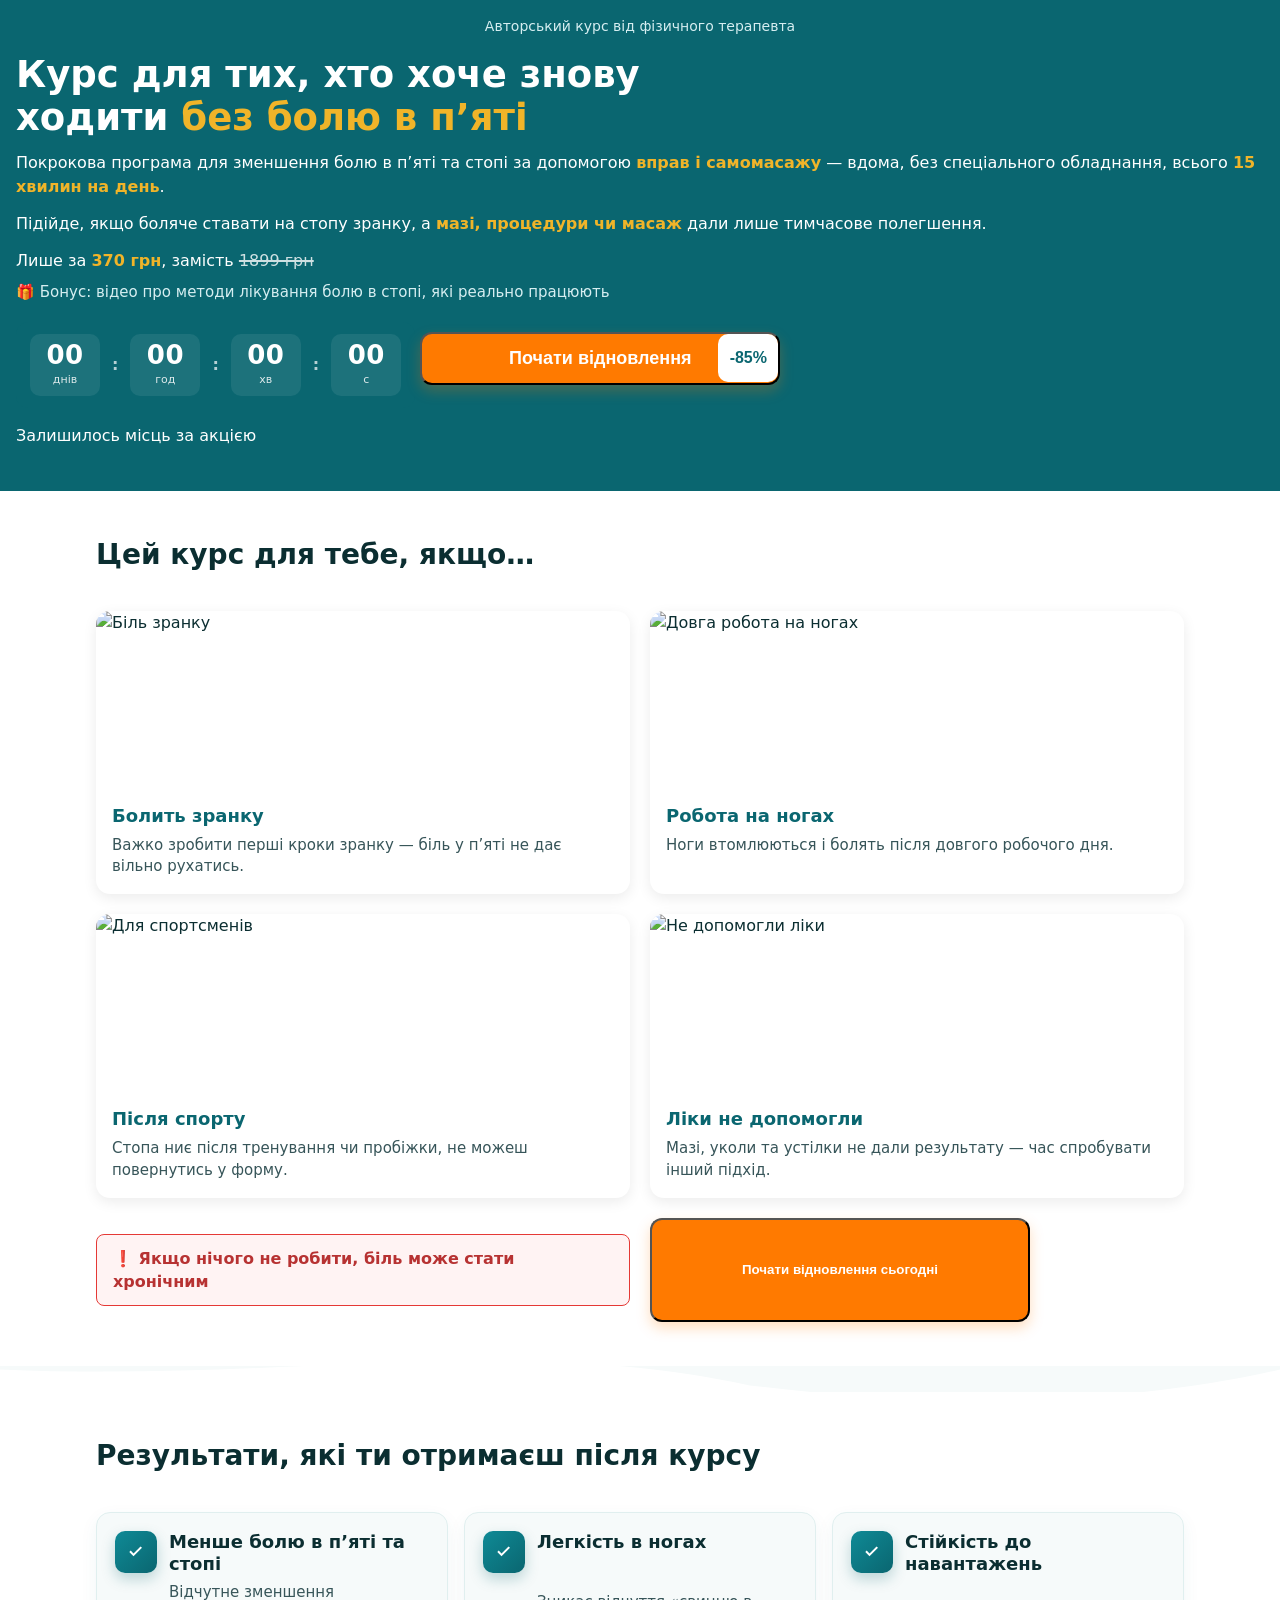
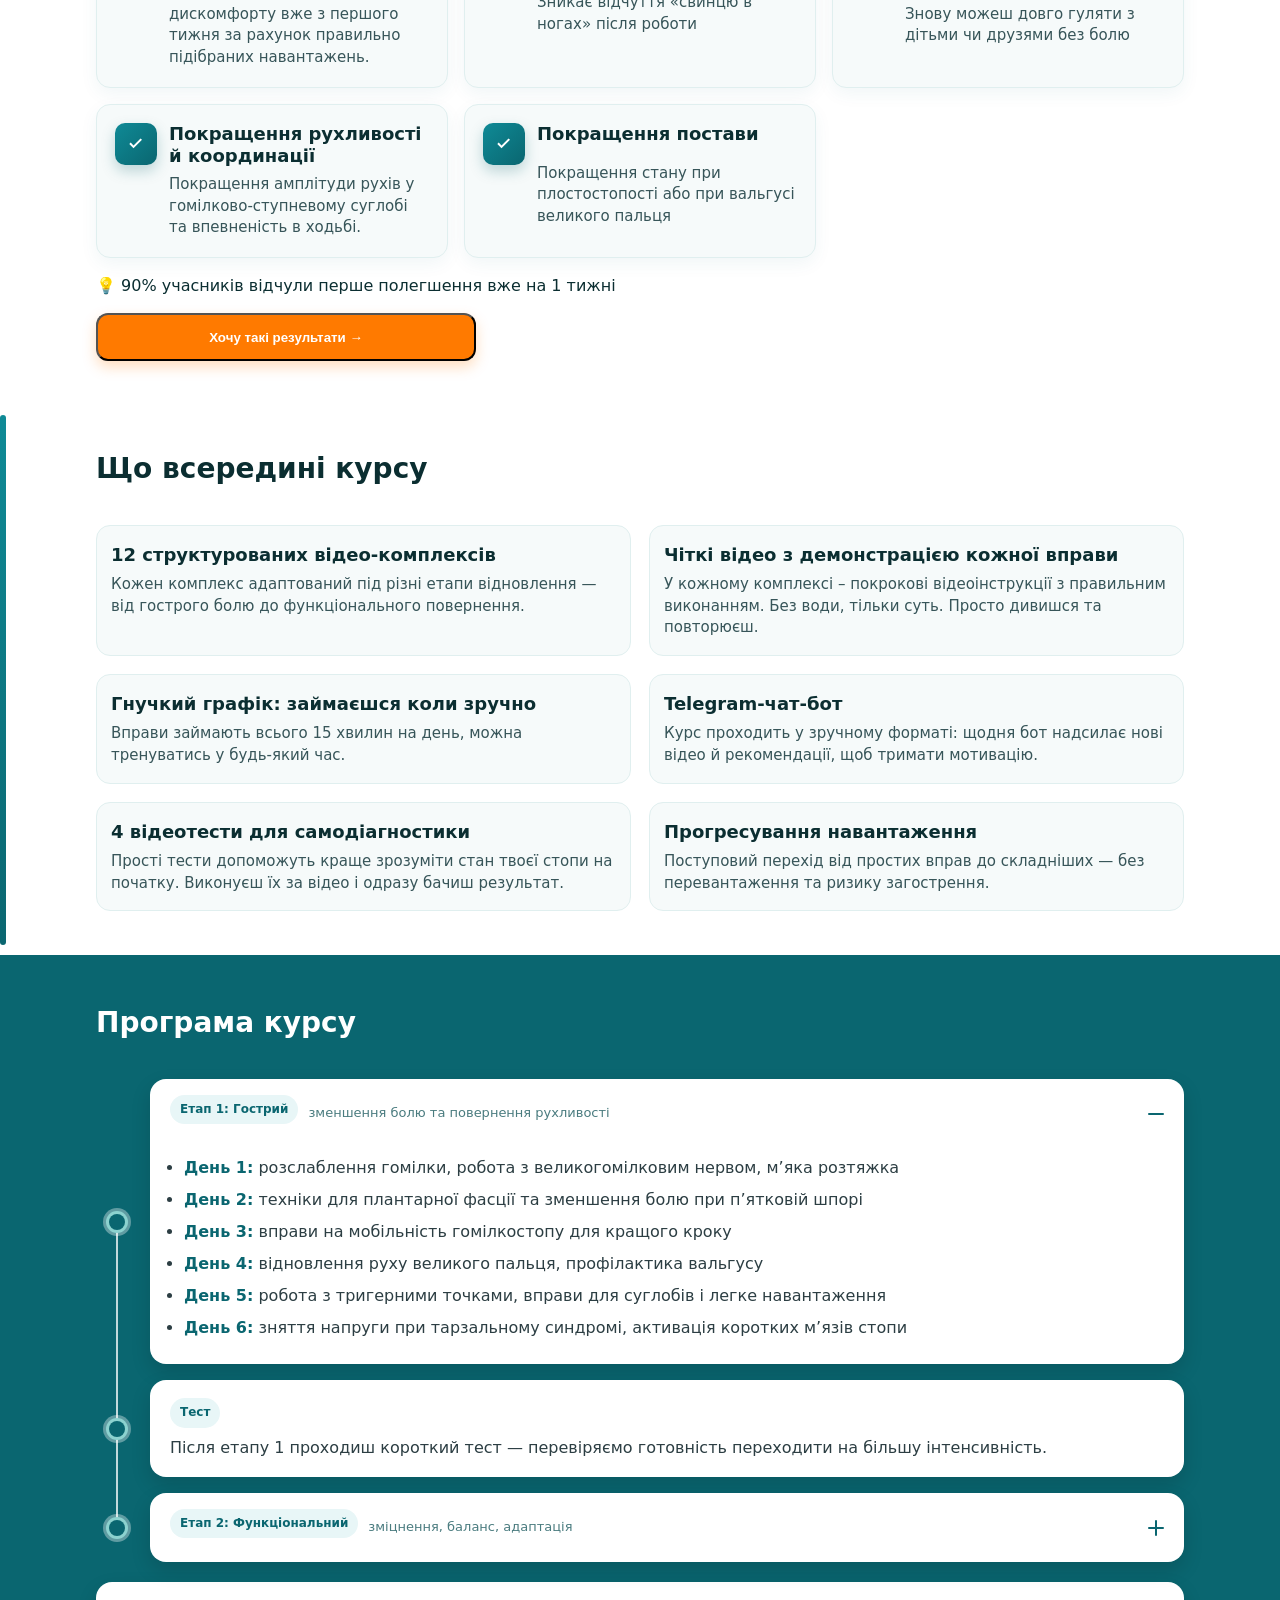
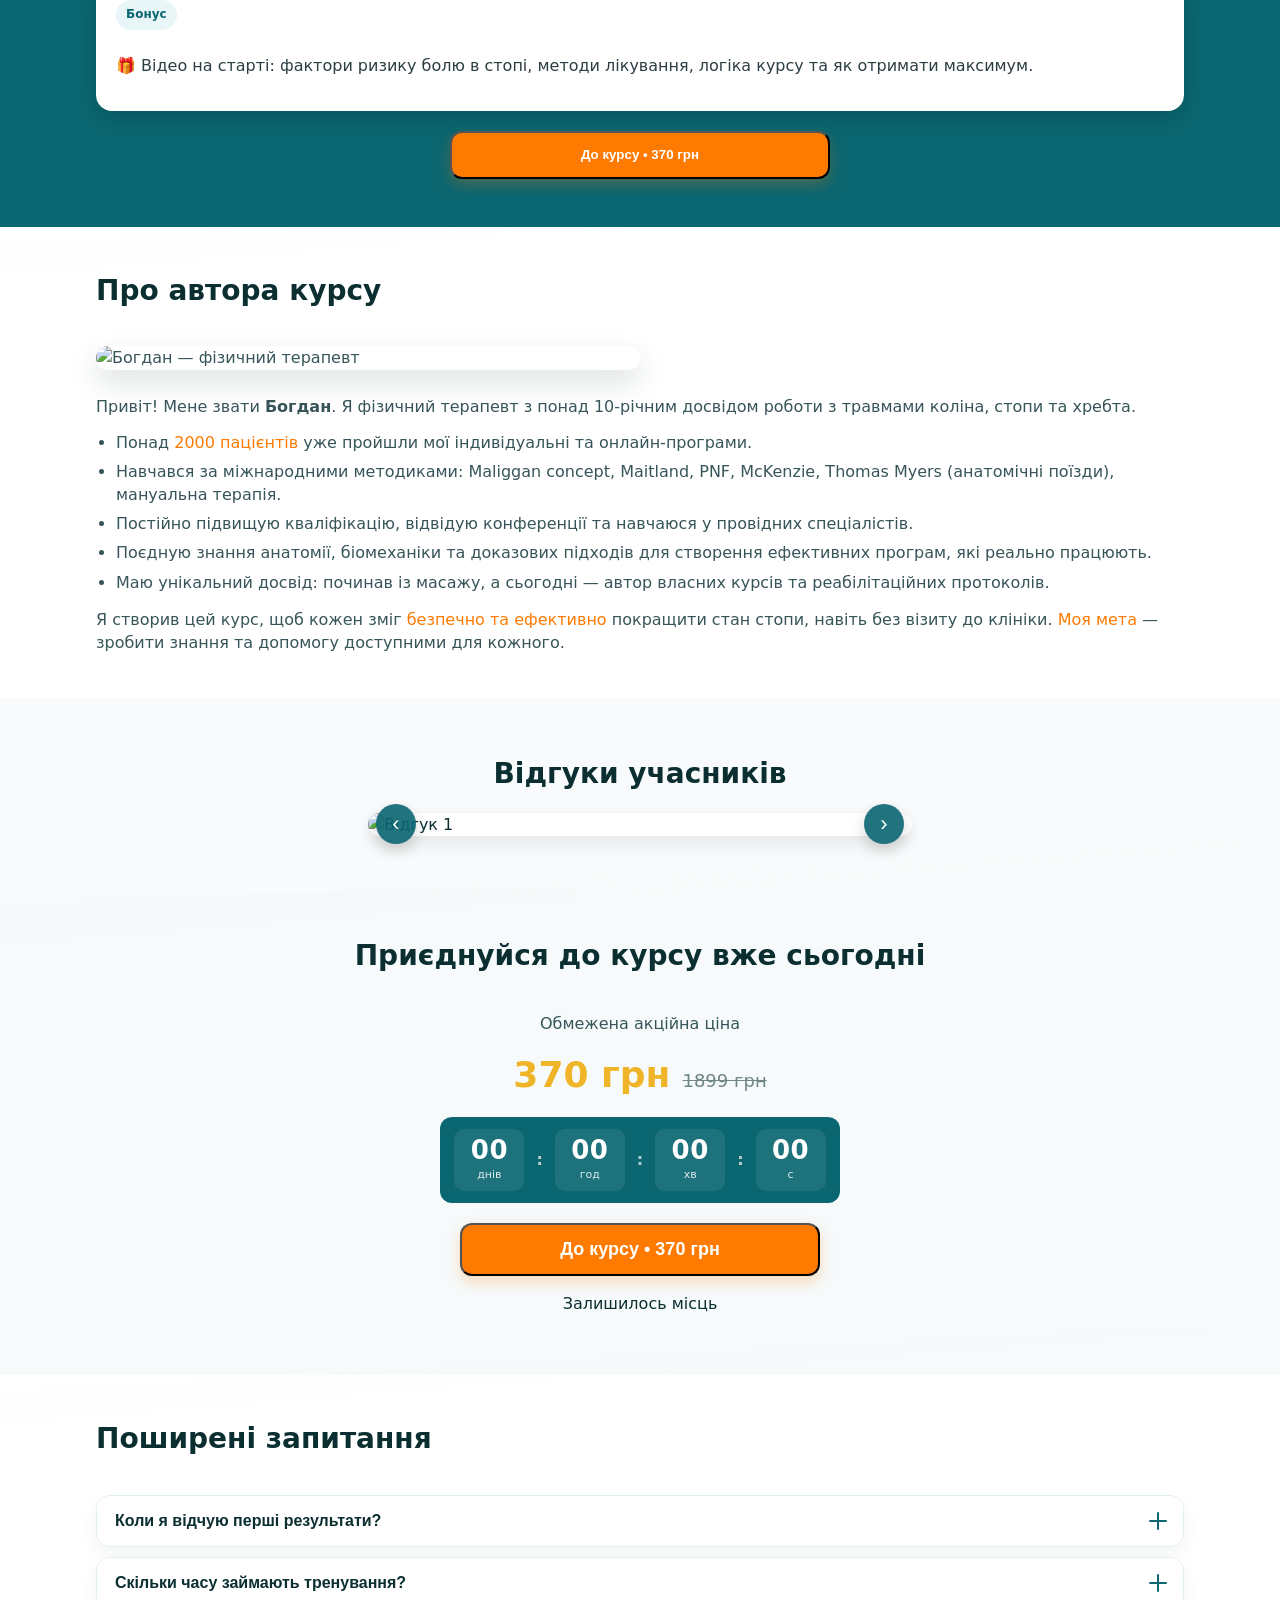
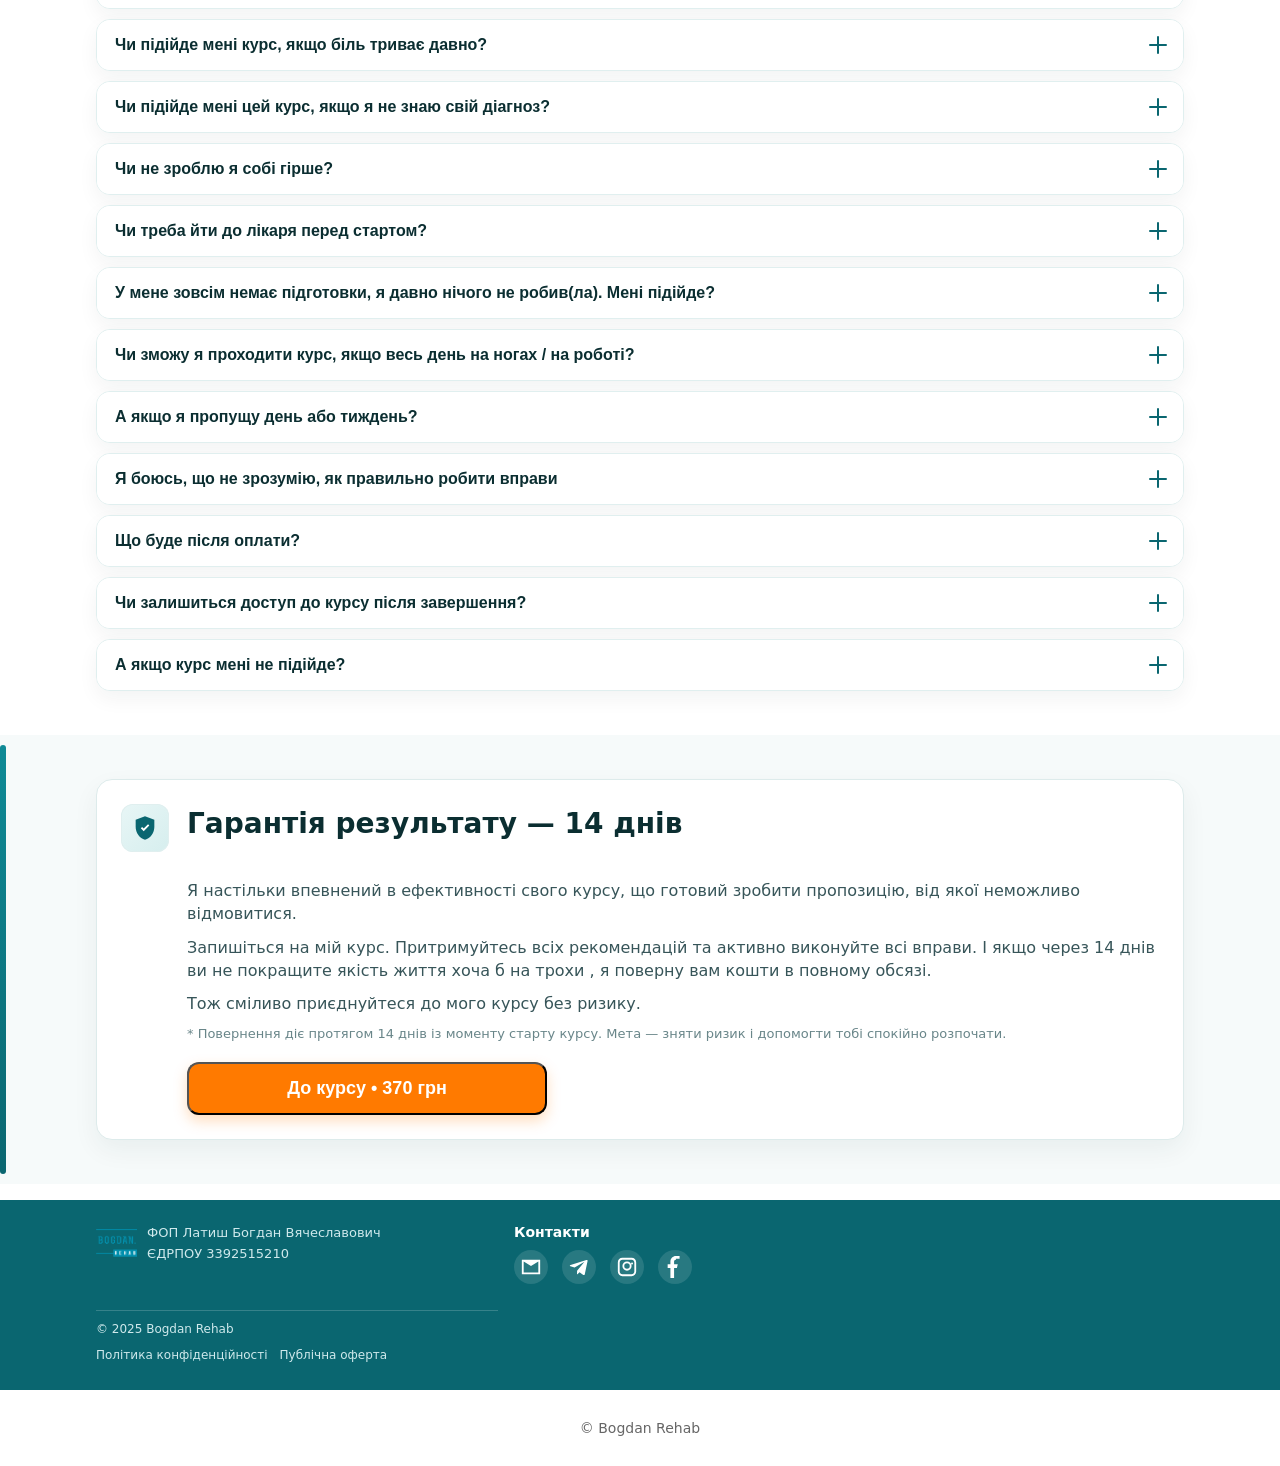
==== commit 8f64c559: "offer foot" ====
--- a/docs/foot/index.html
+++ b/docs/foot/index.html
@@ -40,15 +40,15 @@
   }
 
   function getCookie(name) {
-    const match = document.cookie.match(new RegExp('(^|;\\s*)' + name + '=([^;]+)'));
+    const match = document.cookie.match(new RegExp("(^|;\\s*)" + name + "=([^;]+)"));
     return match ? decodeURIComponent(match[2]) : null;
   }
 
   function uuidv4() {
     if (window.crypto && crypto.randomUUID) return crypto.randomUUID();
-    return 'xxxxxxxx-xxxx-4xxx-yxxx-xxxxxxxxxxxx'.replace(/[xy]/g, function(c) {
+    return "xxxxxxxx-xxxx-4xxx-yxxx-xxxxxxxxxxxx".replace(/[xy]/g, function (c) {
       const r = Math.random() * 16 | 0;
-      const v = c === 'x' ? r : (r & 0x3 | 0x8);
+      const v = c === "x" ? r : (r & 0x3 | 0x8);
       return v.toString(16);
     });
   }
@@ -80,6 +80,80 @@
       setLS("meta_external_id", id);
     }
     return id;
+  }
+
+  function updateStoredFbp() {
+    const currentFbp = getCookie("_fbp");
+    const storedFbp = getLS("meta_fbp");
+
+    if (currentFbp && currentFbp !== storedFbp) {
+      setLS("meta_fbp", currentFbp);
+    }
+  }
+
+  function waitForFbp(retries, delay) {
+    updateStoredFbp();
+
+    const fbp = getLS("meta_fbp");
+    if (fbp) return;
+
+    if (retries > 0) {
+      setTimeout(function () {
+        waitForFbp(retries - 1, delay);
+      }, delay);
+    }
+  }
+
+  function normalizePhone(phone) {
+    if (!phone) return null;
+    const digits = String(phone).replace(/\D/g, "");
+    return digits || null;
+  }
+
+  function getCustomerEmail() {
+    const selectors = [
+      'input[name="email"]',
+      'input[type="email"]',
+      '#email',
+      '.js-email',
+      '[data-customer-email]'
+    ];
+
+    for (const selector of selectors) {
+      const el = document.querySelector(selector);
+      if (el && el.value && String(el.value).trim()) {
+        return String(el.value).trim();
+      }
+    }
+
+    return getLS("customer_email") || null;
+  }
+
+  function getCustomerPhone() {
+    const selectors = [
+      'input[name="phone"]',
+      'input[type="tel"]',
+      '#phone',
+      '.js-phone',
+      '[data-customer-phone]'
+    ];
+
+    for (const selector of selectors) {
+      const el = document.querySelector(selector);
+      if (el && el.value && String(el.value).trim()) {
+        return normalizePhone(el.value);
+      }
+    }
+
+    return normalizePhone(getLS("customer_phone"));
+  }
+
+  function persistCustomerFields() {
+    const email = getCustomerEmail();
+    const phone = getCustomerPhone();
+
+    if (email) setLS("customer_email", email);
+    if (phone) setLS("customer_phone", phone);
   }
 
   const utm = {
@@ -92,16 +166,17 @@
   };
 
   const fbclid = getParam("fbclid");
-  const fbp = getCookie("_fbp");
   const nowTs = String(Math.floor(Date.now() / 1000));
 
   ensureExternalId();
-  saveIfExists("meta_fbp", fbp);
+  persistCustomerFields();
+
+  updateStoredFbp();
+  waitForFbp(15, 300);
 
   const hasAttributionInUrl =
     Object.values(utm).some(Boolean) || !!fbclid;
 
-  // FIRST TOUCH
   if (!getLS("meta_first_seen_at") && hasAttributionInUrl) {
     setLS("meta_first_seen_at", nowTs);
 
@@ -114,12 +189,10 @@
     saveIfExists("meta_first_fbclid", fbclid);
   }
 
-  // Якщо first_seen_at ще нема взагалі — створи хоча б базовий timestamp
   if (!getLS("meta_first_seen_at")) {
     setLS("meta_first_seen_at", nowTs);
   }
 
-  // LAST TOUCH
   if (hasAttributionInUrl) {
     setLS("meta_last_seen_at", nowTs);
 
@@ -135,7 +208,8 @@
   console.log("ATTR INIT", {
     external_id: getLS("meta_external_id"),
     fbp: getLS("meta_fbp"),
-
+    customer_email: getLS("customer_email"),
+    customer_phone: getLS("customer_phone"),
     first: {
       seen_at: getLS("meta_first_seen_at"),
       fbclid: getLS("meta_first_fbclid"),
@@ -146,7 +220,6 @@
       utm_content: getLS("meta_first_utm_content"),
       utm_term: getLS("meta_first_utm_term")
     },
-
     last: {
       seen_at: getLS("meta_last_seen_at"),
       fbclid: getLS("meta_last_fbclid"),
@@ -170,9 +243,9 @@
 
   function uuidv4() {
     if (window.crypto && crypto.randomUUID) return crypto.randomUUID();
-    return 'xxxxxxxx-xxxx-4xxx-yxxx-xxxxxxxxxxxx'.replace(/[xy]/g, function(c) {
+    return "xxxxxxxx-xxxx-4xxx-yxxx-xxxxxxxxxxxx".replace(/[xy]/g, function (c) {
       const r = Math.random() * 16 | 0;
-      const v = c === 'x' ? r : (r & 0x3 | 0x8);
+      const v = c === "x" ? r : (r & 0x3 | 0x8);
       return v.toString(16);
     });
   }
@@ -185,6 +258,85 @@
     }
   }
 
+  function normalizePhone(phone) {
+    if (!phone) return null;
+    const digits = String(phone).replace(/\D/g, "");
+    return digits || null;
+  }
+
+  function getCustomerEmail() {
+    const selectors = [
+      'input[name="email"]',
+      'input[type="email"]',
+      '#email',
+      '.js-email',
+      '[data-customer-email]'
+    ];
+
+    for (const selector of selectors) {
+      const el = document.querySelector(selector);
+      if (el && el.value && String(el.value).trim()) {
+        return String(el.value).trim();
+      }
+    }
+
+    return getLS("customer_email") || null;
+  }
+
+  function getCustomerPhone() {
+    const selectors = [
+      'input[name="phone"]',
+      'input[type="tel"]',
+      '#phone',
+      '.js-phone',
+      '[data-customer-phone]'
+    ];
+
+    for (const selector of selectors) {
+      const el = document.querySelector(selector);
+      if (el && el.value && String(el.value).trim()) {
+        return normalizePhone(el.value);
+      }
+    }
+
+    return normalizePhone(getLS("customer_phone"));
+  }
+
+  function persistCustomerFields() {
+    const email = getCustomerEmail();
+    const phone = getCustomerPhone();
+
+    try {
+      if (email) localStorage.setItem("customer_email", email);
+      if (phone) localStorage.setItem("customer_phone", phone);
+    } catch (e) {}
+  }
+
+  function buildAttributionPayload() {
+    return {
+      external_id: getLS("meta_external_id"),
+      fbp: getLS("meta_fbp"),
+      fbclid: getLS("meta_last_fbclid") || getLS("meta_first_fbclid") || null,
+      utm_source: getLS("meta_last_utm_source") || getLS("meta_first_utm_source") || null,
+      utm_medium: getLS("meta_last_utm_medium") || getLS("meta_first_utm_medium") || null,
+      utm_campaign: getLS("meta_last_utm_campaign") || getLS("meta_first_utm_campaign") || null,
+      utm_adset: getLS("meta_last_utm_adset") || getLS("meta_first_utm_adset") || null,
+      utm_content: getLS("meta_last_utm_content") || getLS("meta_first_utm_content") || null,
+      utm_term: getLS("meta_last_utm_term") || getLS("meta_first_utm_term") || null,
+      first_seen_at: Number(getLS("meta_first_seen_at")) || null
+    };
+  }
+
+  function buildCustomerPayload() {
+    persistCustomerFields();
+
+    return {
+      email: getCustomerEmail(),
+      phone: getCustomerPhone(),
+      external_id: getLS("meta_external_id") || null
+    };
+  }
+
   buttons.forEach(function (btn) {
     btn.addEventListener("click", async function (e) {
       e.preventDefault();
@@ -197,20 +349,9 @@
         landing_id: window.APP_CONFIG?.landing_id || null,
         pixel_key: window.APP_CONFIG?.pixel_key || null,
         product_id: btn.dataset.productId,
-        attribution: {
-          external_id: getLS("meta_external_id"),
-          fbp: getLS("meta_fbp"),
-
-          fbclid: getLS("meta_last_fbclid") || getLS("meta_first_fbclid"),
-          utm_source: getLS("meta_last_utm_source") || getLS("meta_first_utm_source"),
-          utm_medium: getLS("meta_last_utm_medium") || getLS("meta_first_utm_medium"),
-          utm_campaign: getLS("meta_last_utm_campaign") || getLS("meta_first_utm_campaign"),
-          utm_adset: getLS("meta_last_utm_adset") || getLS("meta_first_utm_adset"),
-          utm_content: getLS("meta_last_utm_content") || getLS("meta_first_utm_content"),
-          utm_term: getLS("meta_last_utm_term") || getLS("meta_first_utm_term"),
-
-          first_seen_at: getLS("meta_first_seen_at")
-        }
+        event_source_url: window.location.href,
+        attribution: buildAttributionPayload(),
+        customer: buildCustomerPayload()
       };
 
       console.log("PAYLOAD TO API:", payload);
@@ -292,53 +433,83 @@
   <a class="logo" href="#"><img src="../shared/img/logo.png" alt="Bogdan Rehab" /></a>
 </header>
 <main>
-  <section class="hero">
-    <p class="hero__subtitle">Авторський курс від фізичного терапевта</p>
-    <div class="hero__grid">
-      <div class="hero__content">
-        <h1 class="hero__title"> Лише <span class="accent">15 хвилин на день</span> — і ти знову ходиш, бігаєш і живеш без болю.</h1>
-      </div>
-      <div class="hero__media">
-      </div>
-    </div>
-    <p class="hero__text">
-      Полегшення болю вже з <span class="accent">першого тижня</span> вдома,
-      <span class="accent">без ліків</span> і <span class="accent">складних вправ</span>.<br><span class="accent">1200+ учасників</span> вже відновили свої стопи.
-    </p>
-    <p class="hero__price">Лише за <span class="price-now">370 грн</span>, замість <span class="price-old">1899 грн</span></p>
-    <p class="hero__bonus">🎁 Бонус відео про методи лікування, які реально працюють</p>
-    <!-- COUNTDOWN -->
-    <div class="bs-countdown"
-            data-mode="duration"
-            data-key="foot-2h"
-            data-duration-ms="900000"
-            зміни дату під себе -->
-          <div class="bs-countdown__item">
-            <span class="bs-countdown__num" data-part="days">00</span>
-            <span class="bs-countdown__label">днів</span>
-          </div>
-          <div class="bs-countdown__sep">:</div>
-          <div class="bs-countdown__item">
-            <span class="bs-countdown__num" data-part="hours">00</span>
-            <span class="bs-countdown__label">год</span>
-          </div>
-          <div class="bs-countdown__sep">:</div>
-          <div class="bs-countdown__item">
-            <span class="bs-countdown__num" data-part="minutes">00</span>
-            <span class="bs-countdown__label">хв</span>
-          </div>
-          <div class="bs-countdown__sep">:</div>
-          <div class="bs-countdown__item">
-            <span class="bs-countdown__num" data-part="seconds">00</span>
-            <span class="bs-countdown__label">с</span>
-          </div>
-    </div>
-    <button id="main-cta" class="btn btn--primary pay-btn" data-product-id="foot_370" type="button">
-      <span class="">Приєднатись</span>
-      <span class="btn-fixed__discount">-85%</span>
-    </button>
-    <p class="spots">Залишилось <span data-spots></span> місць за акцією</p>
-  </section>
+<section class="hero">
+  <p class="hero__subtitle">Авторський курс від фізичного терапевта</p>
+
+  <div class="hero__grid">
+    <div class="hero__content">
+      <h1 class="hero__title">
+        Курс для тих, хто хоче знову ходити
+        <span class="accent"> без болю в п’яті</span>
+      </h1>
+    </div>
+
+    <div class="hero__media">
+    </div>
+  </div>
+
+  <p class="hero__text">
+    Покрокова програма для зменшення болю в п’яті та стопі за допомогою 
+    <span class="accent">вправ і самомасажу</span> — вдома, без спеціального обладнання, 
+    всього <span class="accent">15 хвилин на день</span>.
+  </p>
+
+  <p class="hero__text">
+    Підійде, якщо боляче ставати на стопу зранку, а 
+    <span class="accent">мазі, процедури чи масаж</span> дали лише тимчасове полегшення.
+  </p>
+
+  <p class="hero__price">
+    Лише за <span class="price-now">370 грн</span>, замість 
+    <span class="price-old">1899 грн</span>
+  </p>
+
+  <p class="hero__bonus">
+    🎁 Бонус: відео про методи лікування болю в стопі, які реально працюють
+  </p>
+
+  <!-- COUNTDOWN -->
+  <div class="bs-countdown"
+    data-mode="duration"
+    data-key="foot-2h"
+    data-duration-ms="900000">
+    
+    <div class="bs-countdown__item">
+      <span class="bs-countdown__num" data-part="days">00</span>
+      <span class="bs-countdown__label">днів</span>
+    </div>
+
+    <div class="bs-countdown__sep">:</div>
+
+    <div class="bs-countdown__item">
+      <span class="bs-countdown__num" data-part="hours">00</span>
+      <span class="bs-countdown__label">год</span>
+    </div>
+
+    <div class="bs-countdown__sep">:</div>
+
+    <div class="bs-countdown__item">
+      <span class="bs-countdown__num" data-part="minutes">00</span>
+      <span class="bs-countdown__label">хв</span>
+    </div>
+
+    <div class="bs-countdown__sep">:</div>
+
+    <div class="bs-countdown__item">
+      <span class="bs-countdown__num" data-part="seconds">00</span>
+      <span class="bs-countdown__label">с</span>
+    </div>
+  </div>
+
+  <button id="main-cta" class="btn btn--primary pay-btn" data-product-id="foot_370" type="button">
+    <span>Почати відновлення</span>
+    <span class="btn-fixed__discount">-85%</span>
+  </button>
+
+  <p class="spots">
+    Залишилось <span data-spots></span> місць за акцією
+  </p>
+</section>
   <section class="bs-forwho section">
     <div class="container">
       <h2 class="section__title">Цей курс для тебе, якщо…</h2>
--- a/docs/foot/foot.css
+++ b/docs/foot/foot.css
@@ -92,7 +92,7 @@
   }
 .hero__title{
     margin:8px 0 12px;
-    font-size:clamp(24px,6vw,36px);
+    font-size:clamp(37px,6vw,36px);
     line-height:1.15;
     font-weight:800;
     color:var(--c-white);}
